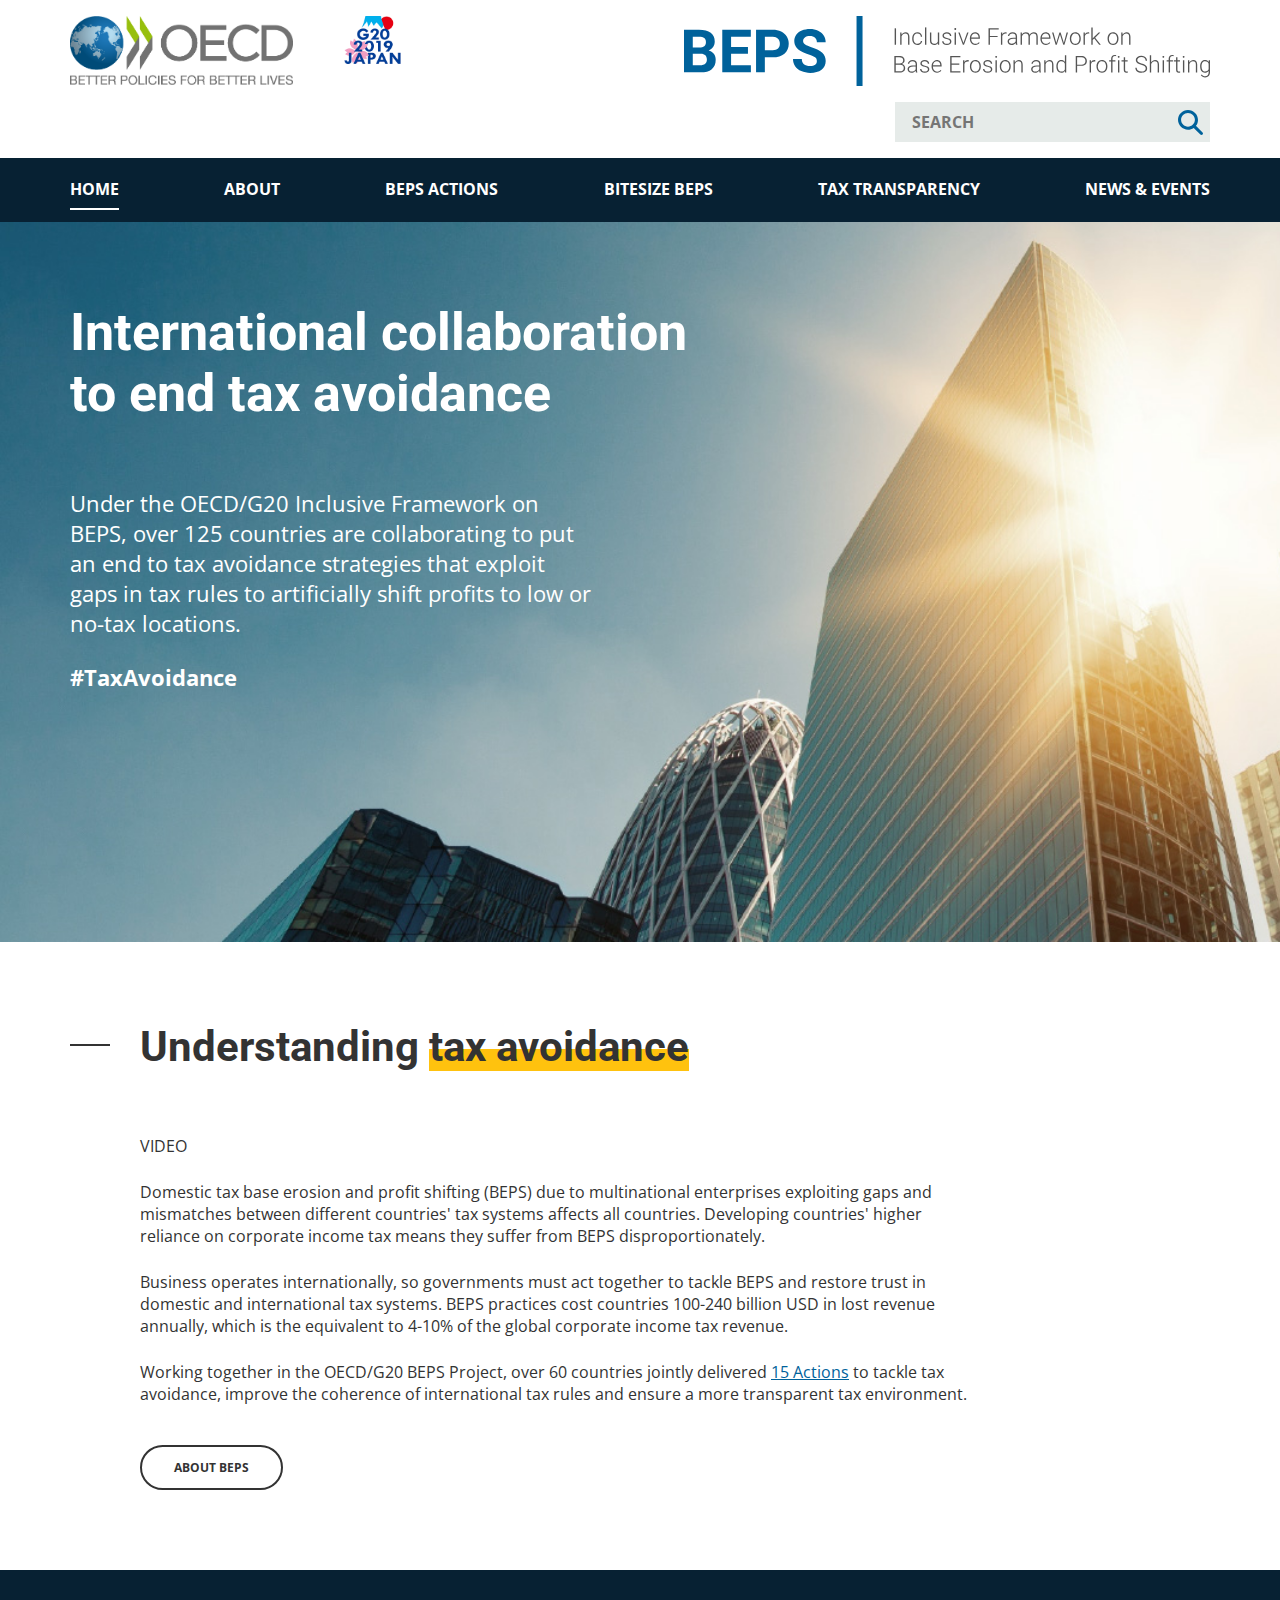
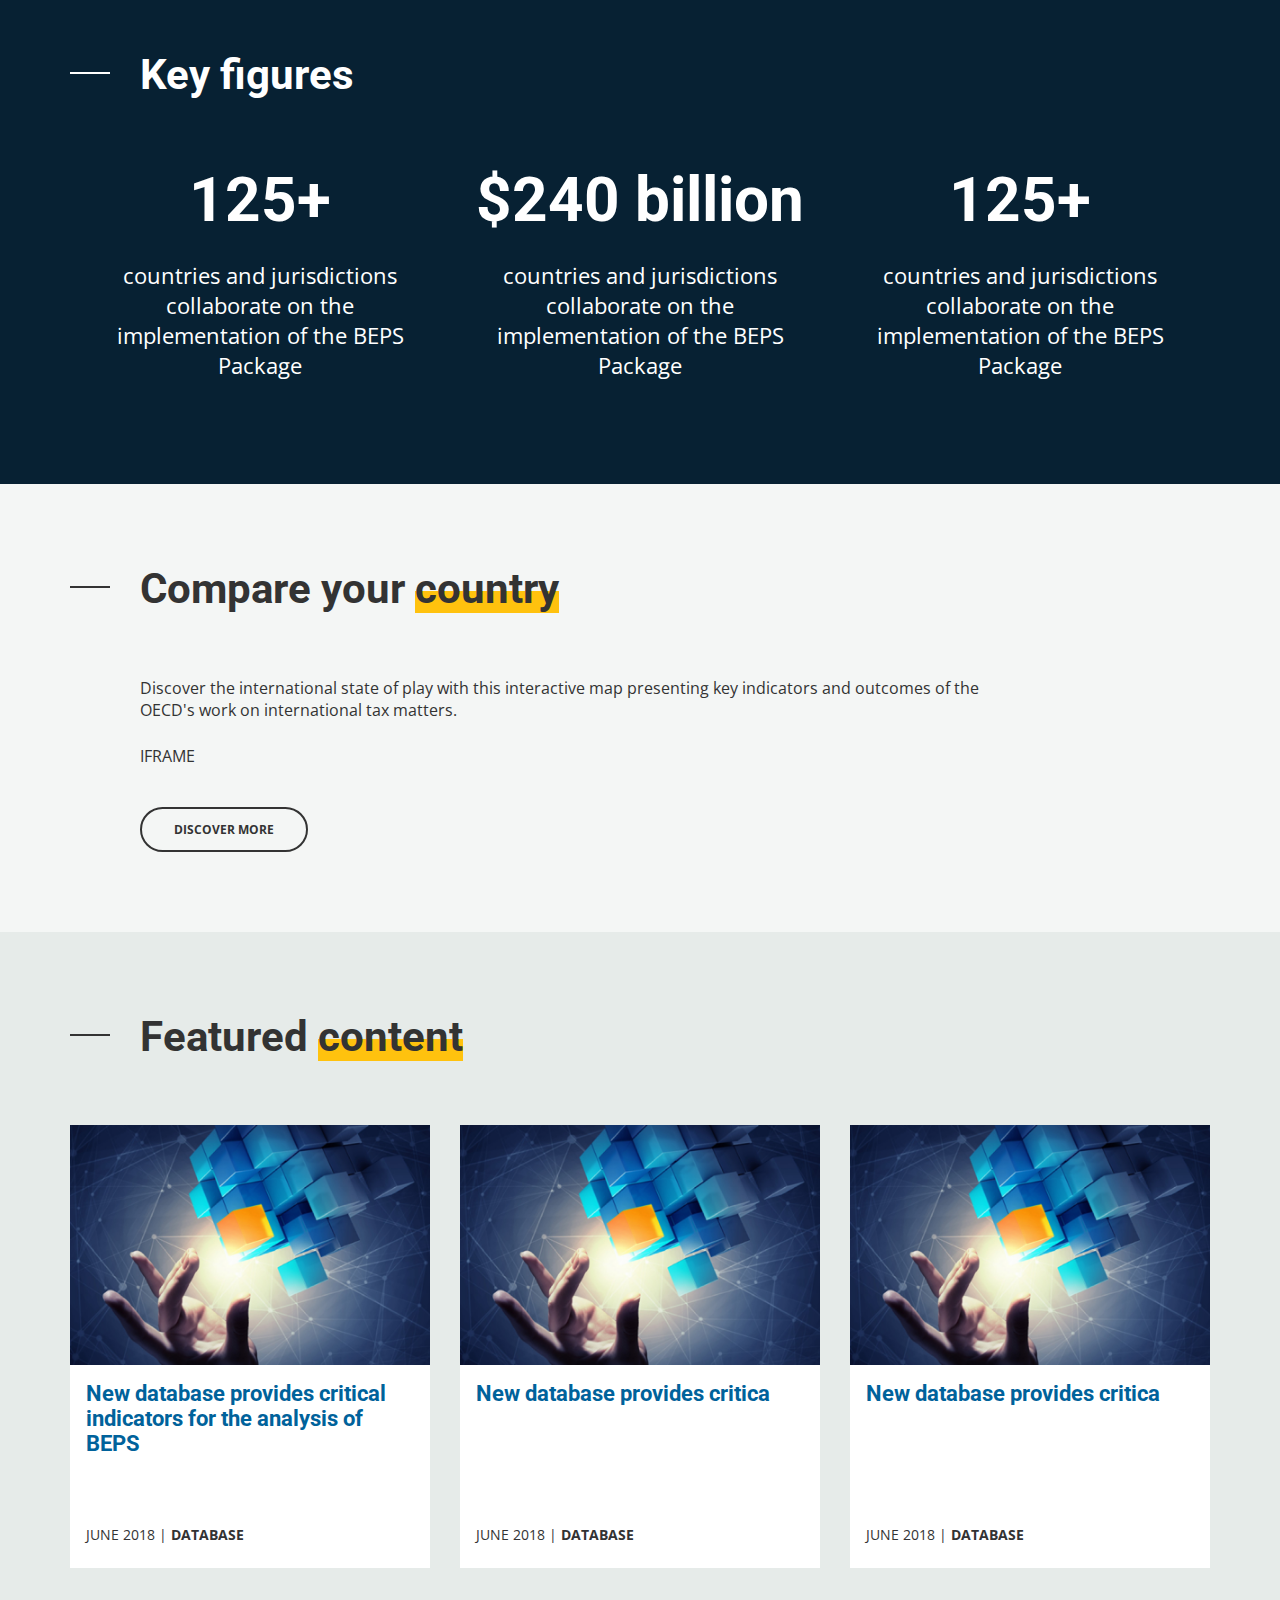
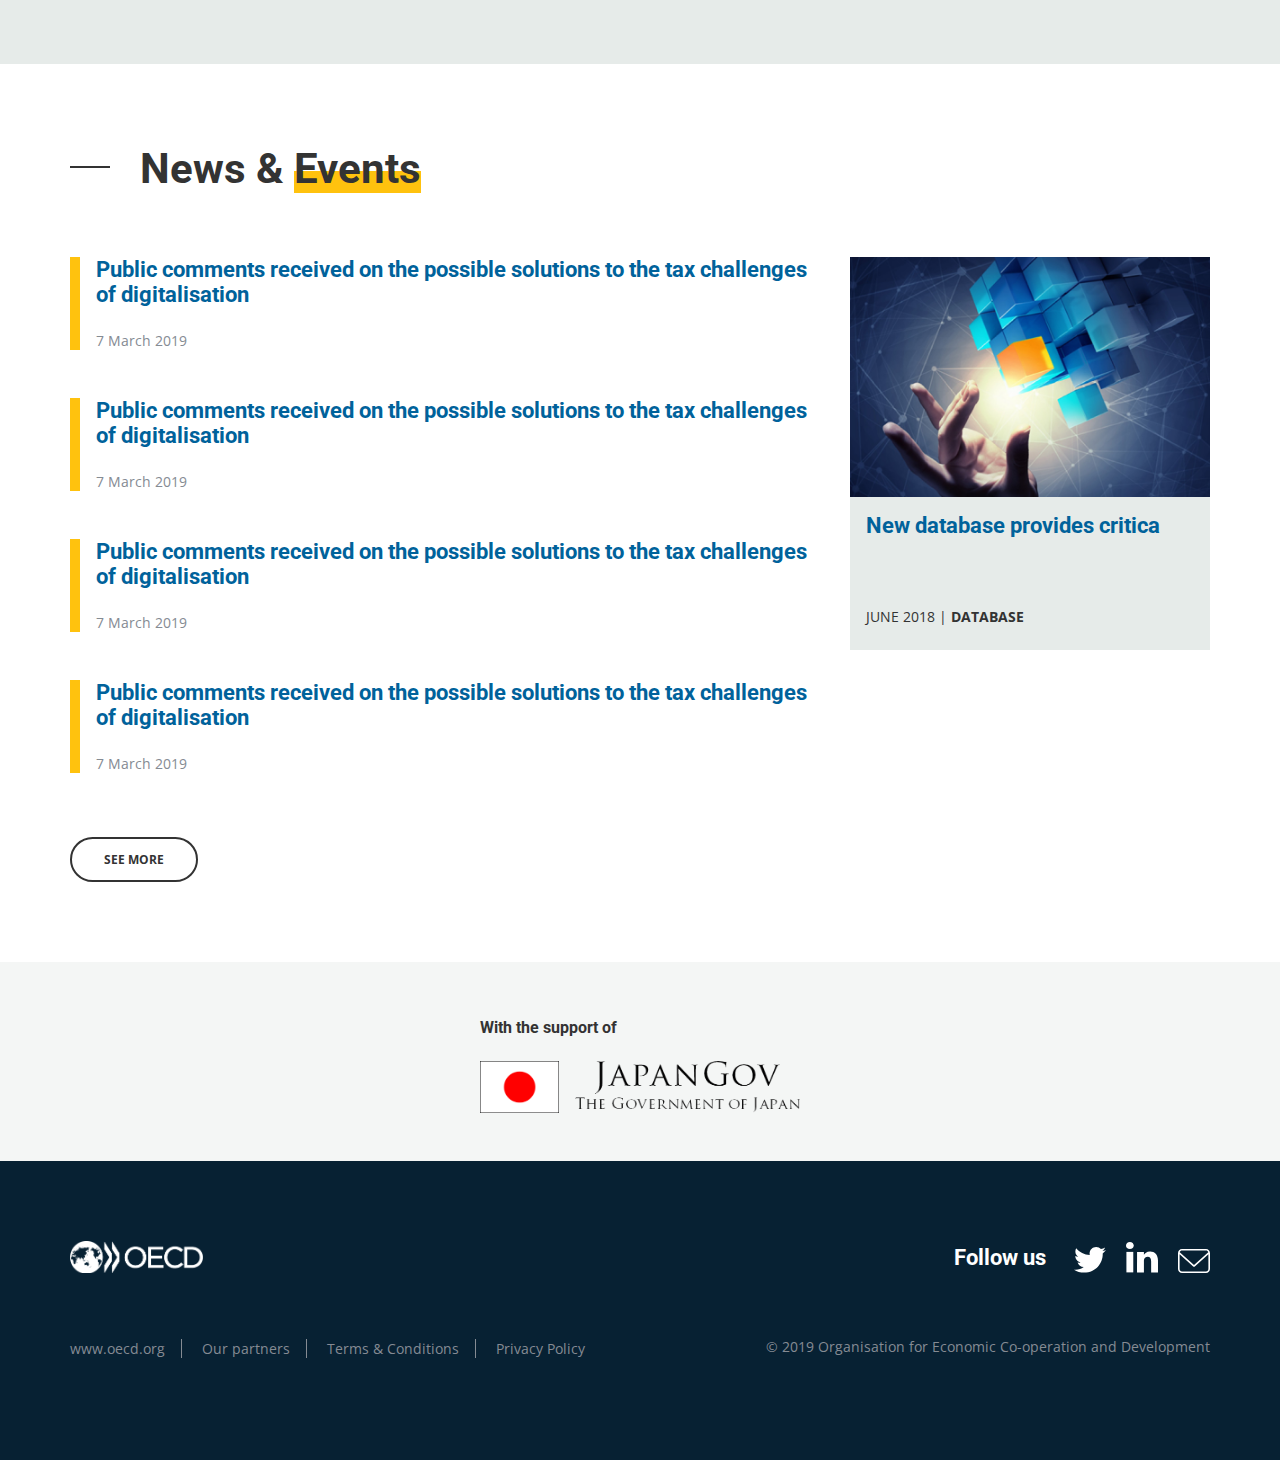
==== index.html @ 0188c409 "First draft BEPS templates" ====
<!DOCTYPE html>
<html>
<head>
<title>BEPS</title>
<meta name="viewport" content="width=device-width, initial-scale=1.0" />
<meta http-equiv="x-ua-compatible" content="ie=edge" />

<link href="https://fonts.googleapis.com/css?family=Open+Sans:400,400i,700,700i|Roboto:400,400i,700,700i" rel="stylesheet">
<link href="css/default.css" media="screen" rel="stylesheet" type="text/css" />

</head>
<body>

<header>
	<div class="container">
		<div class="row">
			<div class="col-sm-6">
				<a href="" class="oecd-logo">OECD logo</a>
				<a href="" class="g20-logo">G20 2019 Japan logo</a>
			</div>
			<div class="col-sm-6">
				<a href="" class="beps-logo">Inclusive Framework on Base Erosion and Profit Shifting (BEPS) logo</a>
				<form>
					<input type="text" placeholder="Search" value="" />
					<input type="submit" value="Search" />
				</form>
			</div>
		</div>
	</div>
	<nav>
		<div class="container">
			<ul>
				<li><a href="" class="selected">Home</a></li>
				<li><a href="">About</a></li>
				<li><a href="">BEPS Actions</a></li>
				<li><a href="">Bitesize BEPS</a></li>
				<li><a href="">Tax Transparency</a></li>
				<li><a href="">News &amp; Events</a></li>
			</ul>
		</div>
	</nav>
</header>
<main>
	<section class="homepage-header no-m" style="background-image: url(images/home-header-temp.jpg);">
		<div class="container">
			<div class="row">
				<div class="col-xs-10 col-sm-6 col-md-7">
					<h1>International collaboration to end tax avoidance</h1>
					<p>Under the OECD/G20 Inclusive Framework on BEPS, over 125 countries are collaborating to put an end to tax avoidance strategies that exploit gaps in tax rules to artificially shift profits to low or no-tax locations.</p>
					<a href="">#TaxAvoidance</a>
				</div>
			</div>
		</div>
	</section>
	<section>
		<div class="container">
			<h1 class="dash"><span></span>Understanding <span>tax avoidance</span></h1>
			<div class="inline-copy">
				VIDEO
				<p>Domestic tax base erosion and profit shifting (BEPS) due to multinational enterprises exploiting gaps and mismatches between different countries' tax systems affects all countries. Developing countries' higher reliance on corporate income tax means they suffer from BEPS disproportionately.</p>
				<p>Business operates internationally, so governments must act together to tackle BEPS and restore trust in domestic and international tax systems. BEPS practices cost countries 100-240 billion USD in lost revenue annually, which is the equivalent to 4-10% of the global corporate income tax revenue.</p>
				<p>Working together in the OECD/G20 BEPS Project, over 60 countries jointly delivered <a href="">15 Actions</a> to tackle tax avoidance, improve the coherence of international tax rules and ensure a more transparent tax environment.</p>
				<a href="" class="button">About BEPS</a>
			</div>
		</div>
	</section>
	<section class="dk-blue no-m tb-pad key-figures">
		<div class="container">
			<h1 class="dash"><span></span>Key figures</h1>
			<div class="row-no-gutters">
				<a href="" class="col-md-4 figure">
					<h2>125+</h2>
					<p>countries and jurisdictions collaborate on the implementation of the BEPS Package</p>
				</a>
				<a href="" class="col-md-4 figure">
					<h2>&dollar;240 billion</h2>
					<p>countries and jurisdictions collaborate on the implementation of the BEPS Package</p>
				</a>
				<a href="" class="col-md-4 figure">
					<h2>125+</h2>
					<p>countries and jurisdictions collaborate on the implementation of the BEPS Package</p>
				</a>
			</div>
		</div>
	</section>
	<section class="lt-grey no-m tb-pad">
		<div class="container">
			<h1 class="dash"><span></span>Compare your <span>country</span></h1>
			<div class="inline-copy">
				<p>Discover the international state of play with this interactive map presenting key indicators and outcomes of the OECD's work on international tax matters.</p>
				<p>IFRAME</p>
				<a href="" class="button">Discover more</a>
			</div>
		</div>
	</section>
	<section class="grey no-m tb-pad">
		<div class="container">
			<h1 class="dash"><span></span>Featured <span>content</span></h1>
			<div class="row display-flex">
				<a href="" class="col-md-4 card">
					<img src="images/temp.jpg" alt="" />
					<div>
						<h2>New database provides critical indicators for the analysis of BEPS</h2>
						<p>JUNE 2018  |  <strong>DATABASE</strong></p>
					</div>
				</a>
				<a href="" class="col-md-4 card">
					<img src="images/temp.jpg" alt="" />
					<div>
						<h2>New database provides critica</h2>
						<p>JUNE 2018  |  <strong>DATABASE</strong></p>
					</div>
				</a>
				<a href="" class="col-md-4 card">
					<img src="images/temp.jpg" alt="" />
					<div>
						<h2>New database provides critica</h2>
						<p>JUNE 2018  |  <strong>DATABASE</strong></p>
					</div>
				</a>
			</div>
		</div>
	</section>
	<section>
		<div class="container">
			<div>
				<h1 class="dash"><span></span>News &amp; <span>Events</span></h1>
				<div class="row">
					<div class="col-md-8">
						<ul class="content-list news">
							<li>
								<h2><a href="">Public comments received on the possible solutions to the tax challenges of digitalisation</a></h2>	
								<p>7 March 2019</p>
							</li>
							<li>
								<h2><a href="">Public comments received on the possible solutions to the tax challenges of digitalisation</a></h2>	
								<p>7 March 2019</p>
							</li>
							<li>
								<h2><a href="">Public comments received on the possible solutions to the tax challenges of digitalisation</a></h2>	
								<p>7 March 2019</p>
							</li>
							<li>
								<h2><a href="">Public comments received on the possible solutions to the tax challenges of digitalisation</a></h2>	
								<p>7 March 2019</p>
							</li>
						</ul>
					</div>
					<a href="" class="col-md-4 card grey">
						<img src="images/temp.jpg" alt="" />
						<div>
							<h2>New database provides critica</h2>
							<p>JUNE 2018  |  <strong>DATABASE</strong></p>
						</div>
					</a>
				</div>
				<a href="" class="button">See more</a>
			</div>
		</div>
	</section>
</main>
<footer>
	<section class="lt-grey tb-pad no-m">
		<div class="container">
			<p>With the support of</p>
			<img src="images/japan-logo.png" alt="JapanGov The Government of Japan" />
		</div>
	</section>
	<section class="dk-blue tb-pad no-m">
		<div class="container">
			<div class="row">
				<div class="col-sm-4">
					<a href="" class="oecd-logo">OECD logo</a>
				</div>
				<div class="col-sm-8">
					<ul>
						<li>Follow us</li>
						<li><a href="" class="twitter">Twitter</a></li>
						<li><a href="" class="linkedin">LinkedIn</a></li>
						<li><a href="" class="email">Email</a></li>
					</ul>
				</div>
			</div>
			<div class="row">
				<div class="col-md-6">
					<ul>
						<li><a href="">www.oecd.org</a></li>
						<li><a href="">Our partners</a></li>
						<li><a href="">Terms &amp; Conditions</a></li>
						<li><a href="">Privacy Policy</a></li>
					</ul>
				</div>
				<div class="col-md-6">
					<p>&copy; 2019 Organisation for Economic Co-operation and Development</p>
				</div>
			</div>
		</div>
	</section>
</footer>

</body>
</html>
---- css/default.css ----
/*!
 * Bootstrap v3.4.1 (https://getbootstrap.com/)
 * Copyright 2011-2019 Twitter, Inc.
 * Licensed under MIT (https://github.com/twbs/bootstrap/blob/master/LICENSE)
 */
/*! normalize.css v3.0.3 | MIT License | github.com/necolas/normalize.css */
html {
  font-family: sans-serif;
  -ms-text-size-adjust: 100%;
  -webkit-text-size-adjust: 100%;
}
body {
  margin: 0;
}
article,
aside,
details,
figcaption,
figure,
footer,
header,
hgroup,
main,
menu,
nav,
section,
summary {
  display: block;
}
audio,
canvas,
progress,
video {
  display: inline-block;
  vertical-align: baseline;
}
audio:not([controls]) {
  display: none;
  height: 0;
}
[hidden],
template {
  display: none;
}
a {
  background-color: transparent;
}
a:active,
a:hover {
  outline: 0;
}
abbr[title] {
  border-bottom: none;
  text-decoration: underline;
  text-decoration: underline dotted;
}
b,
strong {
  font-weight: bold;
}
dfn {
  font-style: italic;
}
h1 {
  font-size: 2em;
  margin: 0.67em 0;
}
mark {
  background: #ff0;
  color: #000;
}
small {
  font-size: 80%;
}
sub,
sup {
  font-size: 75%;
  line-height: 0;
  position: relative;
  vertical-align: baseline;
}
sup {
  top: -0.5em;
}
sub {
  bottom: -0.25em;
}
img {
  border: 0;
}
svg:not(:root) {
  overflow: hidden;
}
figure {
  margin: 1em 40px;
}
hr {
  box-sizing: content-box;
  height: 0;
}
pre {
  overflow: auto;
}
code,
kbd,
pre,
samp {
  font-family: monospace, monospace;
  font-size: 1em;
}
button,
input,
optgroup,
select,
textarea {
  color: inherit;
  font: inherit;
  margin: 0;
}
button {
  overflow: visible;
}
button,
select {
  text-transform: none;
}
button,
html input[type="button"],
input[type="reset"],
input[type="submit"] {
  -webkit-appearance: button;
  cursor: pointer;
}
button[disabled],
html input[disabled] {
  cursor: default;
}
button::-moz-focus-inner,
input::-moz-focus-inner {
  border: 0;
  padding: 0;
}
input {
  line-height: normal;
}
input[type="checkbox"],
input[type="radio"] {
  box-sizing: border-box;
  padding: 0;
}
input[type="number"]::-webkit-inner-spin-button,
input[type="number"]::-webkit-outer-spin-button {
  height: auto;
}
input[type="search"] {
  -webkit-appearance: textfield;
  box-sizing: content-box;
}
input[type="search"]::-webkit-search-cancel-button,
input[type="search"]::-webkit-search-decoration {
  -webkit-appearance: none;
}
fieldset {
  border: 1px solid #c0c0c0;
  margin: 0 2px;
  padding: 0.35em 0.625em 0.75em;
}
legend {
  border: 0;
  padding: 0;
}
textarea {
  overflow: auto;
}
optgroup {
  font-weight: bold;
}
table {
  border-collapse: collapse;
  border-spacing: 0;
}
td,
th {
  padding: 0;
}
.container {
  padding-right: 15px;
  padding-left: 15px;
  margin-right: auto;
  margin-left: auto;
}
@media (min-width: 768px) {
  .container {
    width: 750px;
  }
}
@media (min-width: 992px) {
  .container {
    width: 970px;
  }
}
@media (min-width: 1200px) {
  .container {
    width: 1170px;
  }
}
.container-fluid {
  padding-right: 15px;
  padding-left: 15px;
  margin-right: auto;
  margin-left: auto;
}
.row {
  margin-right: -15px;
  margin-left: -15px;
}
.row-no-gutters {
  margin-right: 0;
  margin-left: 0;
}
.row-no-gutters [class*="col-"] {
  padding-right: 0;
  padding-left: 0;
}
.col-xs-1,
.col-sm-1,
.col-md-1,
.col-lg-1,
.col-xs-2,
.col-sm-2,
.col-md-2,
.col-lg-2,
.col-xs-3,
.col-sm-3,
.col-md-3,
.col-lg-3,
.col-xs-4,
.col-sm-4,
.col-md-4,
.col-lg-4,
.col-xs-5,
.col-sm-5,
.col-md-5,
.col-lg-5,
.col-xs-6,
.col-sm-6,
.col-md-6,
.col-lg-6,
.col-xs-7,
.col-sm-7,
.col-md-7,
.col-lg-7,
.col-xs-8,
.col-sm-8,
.col-md-8,
.col-lg-8,
.col-xs-9,
.col-sm-9,
.col-md-9,
.col-lg-9,
.col-xs-10,
.col-sm-10,
.col-md-10,
.col-lg-10,
.col-xs-11,
.col-sm-11,
.col-md-11,
.col-lg-11,
.col-xs-12,
.col-sm-12,
.col-md-12,
.col-lg-12 {
  position: relative;
  min-height: 1px;
  padding-right: 15px;
  padding-left: 15px;
}
.col-xs-1,
.col-xs-2,
.col-xs-3,
.col-xs-4,
.col-xs-5,
.col-xs-6,
.col-xs-7,
.col-xs-8,
.col-xs-9,
.col-xs-10,
.col-xs-11,
.col-xs-12 {
  float: left;
}
.col-xs-12 {
  width: 100%;
}
.col-xs-11 {
  width: 91.66666667%;
}
.col-xs-10 {
  width: 83.33333333%;
}
.col-xs-9 {
  width: 75%;
}
.col-xs-8 {
  width: 66.66666667%;
}
.col-xs-7 {
  width: 58.33333333%;
}
.col-xs-6 {
  width: 50%;
}
.col-xs-5 {
  width: 41.66666667%;
}
.col-xs-4 {
  width: 33.33333333%;
}
.col-xs-3 {
  width: 25%;
}
.col-xs-2 {
  width: 16.66666667%;
}
.col-xs-1 {
  width: 8.33333333%;
}
.col-xs-pull-12 {
  right: 100%;
}
.col-xs-pull-11 {
  right: 91.66666667%;
}
.col-xs-pull-10 {
  right: 83.33333333%;
}
.col-xs-pull-9 {
  right: 75%;
}
.col-xs-pull-8 {
  right: 66.66666667%;
}
.col-xs-pull-7 {
  right: 58.33333333%;
}
.col-xs-pull-6 {
  right: 50%;
}
.col-xs-pull-5 {
  right: 41.66666667%;
}
.col-xs-pull-4 {
  right: 33.33333333%;
}
.col-xs-pull-3 {
  right: 25%;
}
.col-xs-pull-2 {
  right: 16.66666667%;
}
.col-xs-pull-1 {
  right: 8.33333333%;
}
.col-xs-pull-0 {
  right: auto;
}
.col-xs-push-12 {
  left: 100%;
}
.col-xs-push-11 {
  left: 91.66666667%;
}
.col-xs-push-10 {
  left: 83.33333333%;
}
.col-xs-push-9 {
  left: 75%;
}
.col-xs-push-8 {
  left: 66.66666667%;
}
.col-xs-push-7 {
  left: 58.33333333%;
}
.col-xs-push-6 {
  left: 50%;
}
.col-xs-push-5 {
  left: 41.66666667%;
}
.col-xs-push-4 {
  left: 33.33333333%;
}
.col-xs-push-3 {
  left: 25%;
}
.col-xs-push-2 {
  left: 16.66666667%;
}
.col-xs-push-1 {
  left: 8.33333333%;
}
.col-xs-push-0 {
  left: auto;
}
.col-xs-offset-12 {
  margin-left: 100%;
}
.col-xs-offset-11 {
  margin-left: 91.66666667%;
}
.col-xs-offset-10 {
  margin-left: 83.33333333%;
}
.col-xs-offset-9 {
  margin-left: 75%;
}
.col-xs-offset-8 {
  margin-left: 66.66666667%;
}
.col-xs-offset-7 {
  margin-left: 58.33333333%;
}
.col-xs-offset-6 {
  margin-left: 50%;
}
.col-xs-offset-5 {
  margin-left: 41.66666667%;
}
.col-xs-offset-4 {
  margin-left: 33.33333333%;
}
.col-xs-offset-3 {
  margin-left: 25%;
}
.col-xs-offset-2 {
  margin-left: 16.66666667%;
}
.col-xs-offset-1 {
  margin-left: 8.33333333%;
}
.col-xs-offset-0 {
  margin-left: 0%;
}
@media (min-width: 768px) {
  .col-sm-1,
  .col-sm-2,
  .col-sm-3,
  .col-sm-4,
  .col-sm-5,
  .col-sm-6,
  .col-sm-7,
  .col-sm-8,
  .col-sm-9,
  .col-sm-10,
  .col-sm-11,
  .col-sm-12 {
    float: left;
  }
  .col-sm-12 {
    width: 100%;
  }
  .col-sm-11 {
    width: 91.66666667%;
  }
  .col-sm-10 {
    width: 83.33333333%;
  }
  .col-sm-9 {
    width: 75%;
  }
  .col-sm-8 {
    width: 66.66666667%;
  }
  .col-sm-7 {
    width: 58.33333333%;
  }
  .col-sm-6 {
    width: 50%;
  }
  .col-sm-5 {
    width: 41.66666667%;
  }
  .col-sm-4 {
    width: 33.33333333%;
  }
  .col-sm-3 {
    width: 25%;
  }
  .col-sm-2 {
    width: 16.66666667%;
  }
  .col-sm-1 {
    width: 8.33333333%;
  }
  .col-sm-pull-12 {
    right: 100%;
  }
  .col-sm-pull-11 {
    right: 91.66666667%;
  }
  .col-sm-pull-10 {
    right: 83.33333333%;
  }
  .col-sm-pull-9 {
    right: 75%;
  }
  .col-sm-pull-8 {
    right: 66.66666667%;
  }
  .col-sm-pull-7 {
    right: 58.33333333%;
  }
  .col-sm-pull-6 {
    right: 50%;
  }
  .col-sm-pull-5 {
    right: 41.66666667%;
  }
  .col-sm-pull-4 {
    right: 33.33333333%;
  }
  .col-sm-pull-3 {
    right: 25%;
  }
  .col-sm-pull-2 {
    right: 16.66666667%;
  }
  .col-sm-pull-1 {
    right: 8.33333333%;
  }
  .col-sm-pull-0 {
    right: auto;
  }
  .col-sm-push-12 {
    left: 100%;
  }
  .col-sm-push-11 {
    left: 91.66666667%;
  }
  .col-sm-push-10 {
    left: 83.33333333%;
  }
  .col-sm-push-9 {
    left: 75%;
  }
  .col-sm-push-8 {
    left: 66.66666667%;
  }
  .col-sm-push-7 {
    left: 58.33333333%;
  }
  .col-sm-push-6 {
    left: 50%;
  }
  .col-sm-push-5 {
    left: 41.66666667%;
  }
  .col-sm-push-4 {
    left: 33.33333333%;
  }
  .col-sm-push-3 {
    left: 25%;
  }
  .col-sm-push-2 {
    left: 16.66666667%;
  }
  .col-sm-push-1 {
    left: 8.33333333%;
  }
  .col-sm-push-0 {
    left: auto;
  }
  .col-sm-offset-12 {
    margin-left: 100%;
  }
  .col-sm-offset-11 {
    margin-left: 91.66666667%;
  }
  .col-sm-offset-10 {
    margin-left: 83.33333333%;
  }
  .col-sm-offset-9 {
    margin-left: 75%;
  }
  .col-sm-offset-8 {
    margin-left: 66.66666667%;
  }
  .col-sm-offset-7 {
    margin-left: 58.33333333%;
  }
  .col-sm-offset-6 {
    margin-left: 50%;
  }
  .col-sm-offset-5 {
    margin-left: 41.66666667%;
  }
  .col-sm-offset-4 {
    margin-left: 33.33333333%;
  }
  .col-sm-offset-3 {
    margin-left: 25%;
  }
  .col-sm-offset-2 {
    margin-left: 16.66666667%;
  }
  .col-sm-offset-1 {
    margin-left: 8.33333333%;
  }
  .col-sm-offset-0 {
    margin-left: 0%;
  }
}
@media (min-width: 992px) {
  .col-md-1,
  .col-md-2,
  .col-md-3,
  .col-md-4,
  .col-md-5,
  .col-md-6,
  .col-md-7,
  .col-md-8,
  .col-md-9,
  .col-md-10,
  .col-md-11,
  .col-md-12 {
    float: left;
  }
  .col-md-12 {
    width: 100%;
  }
  .col-md-11 {
    width: 91.66666667%;
  }
  .col-md-10 {
    width: 83.33333333%;
  }
  .col-md-9 {
    width: 75%;
  }
  .col-md-8 {
    width: 66.66666667%;
  }
  .col-md-7 {
    width: 58.33333333%;
  }
  .col-md-6 {
    width: 50%;
  }
  .col-md-5 {
    width: 41.66666667%;
  }
  .col-md-4 {
    width: 33.33333333%;
  }
  .col-md-3 {
    width: 25%;
  }
  .col-md-2 {
    width: 16.66666667%;
  }
  .col-md-1 {
    width: 8.33333333%;
  }
  .col-md-pull-12 {
    right: 100%;
  }
  .col-md-pull-11 {
    right: 91.66666667%;
  }
  .col-md-pull-10 {
    right: 83.33333333%;
  }
  .col-md-pull-9 {
    right: 75%;
  }
  .col-md-pull-8 {
    right: 66.66666667%;
  }
  .col-md-pull-7 {
    right: 58.33333333%;
  }
  .col-md-pull-6 {
    right: 50%;
  }
  .col-md-pull-5 {
    right: 41.66666667%;
  }
  .col-md-pull-4 {
    right: 33.33333333%;
  }
  .col-md-pull-3 {
    right: 25%;
  }
  .col-md-pull-2 {
    right: 16.66666667%;
  }
  .col-md-pull-1 {
    right: 8.33333333%;
  }
  .col-md-pull-0 {
    right: auto;
  }
  .col-md-push-12 {
    left: 100%;
  }
  .col-md-push-11 {
    left: 91.66666667%;
  }
  .col-md-push-10 {
    left: 83.33333333%;
  }
  .col-md-push-9 {
    left: 75%;
  }
  .col-md-push-8 {
    left: 66.66666667%;
  }
  .col-md-push-7 {
    left: 58.33333333%;
  }
  .col-md-push-6 {
    left: 50%;
  }
  .col-md-push-5 {
    left: 41.66666667%;
  }
  .col-md-push-4 {
    left: 33.33333333%;
  }
  .col-md-push-3 {
    left: 25%;
  }
  .col-md-push-2 {
    left: 16.66666667%;
  }
  .col-md-push-1 {
    left: 8.33333333%;
  }
  .col-md-push-0 {
    left: auto;
  }
  .col-md-offset-12 {
    margin-left: 100%;
  }
  .col-md-offset-11 {
    margin-left: 91.66666667%;
  }
  .col-md-offset-10 {
    margin-left: 83.33333333%;
  }
  .col-md-offset-9 {
    margin-left: 75%;
  }
  .col-md-offset-8 {
    margin-left: 66.66666667%;
  }
  .col-md-offset-7 {
    margin-left: 58.33333333%;
  }
  .col-md-offset-6 {
    margin-left: 50%;
  }
  .col-md-offset-5 {
    margin-left: 41.66666667%;
  }
  .col-md-offset-4 {
    margin-left: 33.33333333%;
  }
  .col-md-offset-3 {
    margin-left: 25%;
  }
  .col-md-offset-2 {
    margin-left: 16.66666667%;
  }
  .col-md-offset-1 {
    margin-left: 8.33333333%;
  }
  .col-md-offset-0 {
    margin-left: 0%;
  }
}
@media (min-width: 1200px) {
  .col-lg-1,
  .col-lg-2,
  .col-lg-3,
  .col-lg-4,
  .col-lg-5,
  .col-lg-6,
  .col-lg-7,
  .col-lg-8,
  .col-lg-9,
  .col-lg-10,
  .col-lg-11,
  .col-lg-12 {
    float: left;
  }
  .col-lg-12 {
    width: 100%;
  }
  .col-lg-11 {
    width: 91.66666667%;
  }
  .col-lg-10 {
    width: 83.33333333%;
  }
  .col-lg-9 {
    width: 75%;
  }
  .col-lg-8 {
    width: 66.66666667%;
  }
  .col-lg-7 {
    width: 58.33333333%;
  }
  .col-lg-6 {
    width: 50%;
  }
  .col-lg-5 {
    width: 41.66666667%;
  }
  .col-lg-4 {
    width: 33.33333333%;
  }
  .col-lg-3 {
    width: 25%;
  }
  .col-lg-2 {
    width: 16.66666667%;
  }
  .col-lg-1 {
    width: 8.33333333%;
  }
  .col-lg-pull-12 {
    right: 100%;
  }
  .col-lg-pull-11 {
    right: 91.66666667%;
  }
  .col-lg-pull-10 {
    right: 83.33333333%;
  }
  .col-lg-pull-9 {
    right: 75%;
  }
  .col-lg-pull-8 {
    right: 66.66666667%;
  }
  .col-lg-pull-7 {
    right: 58.33333333%;
  }
  .col-lg-pull-6 {
    right: 50%;
  }
  .col-lg-pull-5 {
    right: 41.66666667%;
  }
  .col-lg-pull-4 {
    right: 33.33333333%;
  }
  .col-lg-pull-3 {
    right: 25%;
  }
  .col-lg-pull-2 {
    right: 16.66666667%;
  }
  .col-lg-pull-1 {
    right: 8.33333333%;
  }
  .col-lg-pull-0 {
    right: auto;
  }
  .col-lg-push-12 {
    left: 100%;
  }
  .col-lg-push-11 {
    left: 91.66666667%;
  }
  .col-lg-push-10 {
    left: 83.33333333%;
  }
  .col-lg-push-9 {
    left: 75%;
  }
  .col-lg-push-8 {
    left: 66.66666667%;
  }
  .col-lg-push-7 {
    left: 58.33333333%;
  }
  .col-lg-push-6 {
    left: 50%;
  }
  .col-lg-push-5 {
    left: 41.66666667%;
  }
  .col-lg-push-4 {
    left: 33.33333333%;
  }
  .col-lg-push-3 {
    left: 25%;
  }
  .col-lg-push-2 {
    left: 16.66666667%;
  }
  .col-lg-push-1 {
    left: 8.33333333%;
  }
  .col-lg-push-0 {
    left: auto;
  }
  .col-lg-offset-12 {
    margin-left: 100%;
  }
  .col-lg-offset-11 {
    margin-left: 91.66666667%;
  }
  .col-lg-offset-10 {
    margin-left: 83.33333333%;
  }
  .col-lg-offset-9 {
    margin-left: 75%;
  }
  .col-lg-offset-8 {
    margin-left: 66.66666667%;
  }
  .col-lg-offset-7 {
    margin-left: 58.33333333%;
  }
  .col-lg-offset-6 {
    margin-left: 50%;
  }
  .col-lg-offset-5 {
    margin-left: 41.66666667%;
  }
  .col-lg-offset-4 {
    margin-left: 33.33333333%;
  }
  .col-lg-offset-3 {
    margin-left: 25%;
  }
  .col-lg-offset-2 {
    margin-left: 16.66666667%;
  }
  .col-lg-offset-1 {
    margin-left: 8.33333333%;
  }
  .col-lg-offset-0 {
    margin-left: 0%;
  }
}
.clearfix:before,
.clearfix:after,
.container:before,
.container:after,
.container-fluid:before,
.container-fluid:after,
.row:before,
.row:after {
  display: table;
  content: " ";
}
.clearfix:after,
.container:after,
.container-fluid:after,
.row:after {
  clear: both;
}
.center-block {
  display: block;
  margin-right: auto;
  margin-left: auto;
}
.pull-right {
  float: right !important;
}
.pull-left {
  float: left !important;
}
.hide {
  display: none !important;
}
.show {
  display: block !important;
}
.invisible {
  visibility: hidden;
}
.text-hide {
  font: 0/0 a;
  color: transparent;
  text-shadow: none;
  background-color: transparent;
  border: 0;
}
.hidden {
  display: none !important;
}
.affix {
  position: fixed;
}
@-ms-viewport {
  width: device-width;
}
.visible-xs,
.visible-sm,
.visible-md,
.visible-lg {
  display: none !important;
}
.visible-xs-block,
.visible-xs-inline,
.visible-xs-inline-block,
.visible-sm-block,
.visible-sm-inline,
.visible-sm-inline-block,
.visible-md-block,
.visible-md-inline,
.visible-md-inline-block,
.visible-lg-block,
.visible-lg-inline,
.visible-lg-inline-block {
  display: none !important;
}
@media (max-width: 767px) {
  .visible-xs {
    display: block !important;
  }
  table.visible-xs {
    display: table !important;
  }
  tr.visible-xs {
    display: table-row !important;
  }
  th.visible-xs,
  td.visible-xs {
    display: table-cell !important;
  }
}
@media (max-width: 767px) {
  .visible-xs-block {
    display: block !important;
  }
}
@media (max-width: 767px) {
  .visible-xs-inline {
    display: inline !important;
  }
}
@media (max-width: 767px) {
  .visible-xs-inline-block {
    display: inline-block !important;
  }
}
@media (min-width: 768px) and (max-width: 991px) {
  .visible-sm {
    display: block !important;
  }
  table.visible-sm {
    display: table !important;
  }
  tr.visible-sm {
    display: table-row !important;
  }
  th.visible-sm,
  td.visible-sm {
    display: table-cell !important;
  }
}
@media (min-width: 768px) and (max-width: 991px) {
  .visible-sm-block {
    display: block !important;
  }
}
@media (min-width: 768px) and (max-width: 991px) {
  .visible-sm-inline {
    display: inline !important;
  }
}
@media (min-width: 768px) and (max-width: 991px) {
  .visible-sm-inline-block {
    display: inline-block !important;
  }
}
@media (min-width: 992px) and (max-width: 1199px) {
  .visible-md {
    display: block !important;
  }
  table.visible-md {
    display: table !important;
  }
  tr.visible-md {
    display: table-row !important;
  }
  th.visible-md,
  td.visible-md {
    display: table-cell !important;
  }
}
@media (min-width: 992px) and (max-width: 1199px) {
  .visible-md-block {
    display: block !important;
  }
}
@media (min-width: 992px) and (max-width: 1199px) {
  .visible-md-inline {
    display: inline !important;
  }
}
@media (min-width: 992px) and (max-width: 1199px) {
  .visible-md-inline-block {
    display: inline-block !important;
  }
}
@media (min-width: 1200px) {
  .visible-lg {
    display: block !important;
  }
  table.visible-lg {
    display: table !important;
  }
  tr.visible-lg {
    display: table-row !important;
  }
  th.visible-lg,
  td.visible-lg {
    display: table-cell !important;
  }
}
@media (min-width: 1200px) {
  .visible-lg-block {
    display: block !important;
  }
}
@media (min-width: 1200px) {
  .visible-lg-inline {
    display: inline !important;
  }
}
@media (min-width: 1200px) {
  .visible-lg-inline-block {
    display: inline-block !important;
  }
}
@media (max-width: 767px) {
  .hidden-xs {
    display: none !important;
  }
}
@media (min-width: 768px) and (max-width: 991px) {
  .hidden-sm {
    display: none !important;
  }
}
@media (min-width: 992px) and (max-width: 1199px) {
  .hidden-md {
    display: none !important;
  }
}
@media (min-width: 1200px) {
  .hidden-lg {
    display: none !important;
  }
}
.visible-print {
  display: none !important;
}
@media print {
  .visible-print {
    display: block !important;
  }
  table.visible-print {
    display: table !important;
  }
  tr.visible-print {
    display: table-row !important;
  }
  th.visible-print,
  td.visible-print {
    display: table-cell !important;
  }
}
.visible-print-block {
  display: none !important;
}
@media print {
  .visible-print-block {
    display: block !important;
  }
}
.visible-print-inline {
  display: none !important;
}
@media print {
  .visible-print-inline {
    display: inline !important;
  }
}
.visible-print-inline-block {
  display: none !important;
}
@media print {
  .visible-print-inline-block {
    display: inline-block !important;
  }
}
@media print {
  .hidden-print {
    display: none !important;
  }
}
/*!
 * Begin custom styls for OECD BEPS
 */
* {
  -webkit-box-sizing: border-box;
  -moz-box-sizing: border-box;
  box-sizing: border-box;
}
*:before,
*:after {
  -webkit-box-sizing: border-box;
  -moz-box-sizing: border-box;
  box-sizing: border-box;
}
img {
  max-width: 100%;
  height: auto;
  display: block;
}
.container {
  max-width: 32rem;
}
@media (min-width: 768px) {
  .container {
    max-width: 100%;
  }
}
@media (min-width: 1360px) {
  .container {
    width: 85rem;
  }
}
.inline-copy img {
  width: 100%;
  margin-top: 2rem;
}
@media (min-width: 1200px) {
  .inline-copy img {
    margin-top: 3rem;
  }
}
@media (min-width: 992px) {
  .inline-copy {
    padding-left: 70px;
  }
}
@media (min-width: 1200px) {
  .inline-copy {
    width: 80%;
  }
}
article header {
  background-color: #E6EBE9;
  padding: 2rem 0;
}
article header img {
  width: 100%;
  margin-top: 2rem;
}
@media (min-width: 992px) {
  article header {
    padding: 3rem 0;
  }
  article header h1 {
    font-size: 3.25rem;
  }
}
@media (min-width: 1200px) {
  article header {
    padding: 5rem 0;
  }
  article header p,
  article header img {
    width: 80%;
  }
  article header img {
    margin-top: 3rem;
  }
}
section {
  margin: 2rem 0;
}
@media (min-width: 992px) {
  section {
    margin: 3rem 0;
  }
}
@media (min-width: 1200px) {
  section {
    margin: 5rem 0;
  }
}
section.no-m {
  margin: 0;
}
section.tb-pad {
  padding: 2rem 0;
}
@media (min-width: 992px) {
  section.tb-pad {
    padding: 3rem 0;
  }
}
@media (min-width: 1200px) {
  section.tb-pad {
    padding: 5rem 0;
  }
}
section.dk-blue {
  background: #072133;
  color: #FFF;
}
section.dk-blue a {
  color: #FFF;
}
section.dk-blue .dash span:first-child {
  background: #FFF;
}
section.lt-grey {
  background: #f4f6f5;
}
section.grey {
  background: #E6EBE9;
}
section.overflow {
  position: relative;
}
section.overflow img {
  margin-bottom: 2rem;
  margin-top: 0;
}
@media (min-width: 768px) {
  section.overflow img {
    width: 50%;
    float: right;
    margin-left: 2rem;
  }
}
@media (min-width: 992px) {
  section.overflow img {
    width: 50%;
    float: right;
    margin-left: 4rem;
  }
}
.expander h2 {
  margin-top: 2rem;
  border-top: 2px solid #E6EBE9;
  padding-top: 1rem;
}
@media (min-width: 992px) {
  .expander h2 {
    margin-top: 3rem;
  }
}
.expander h2 a {
  text-decoration: none;
  display: block;
  position: relative;
  padding-right: 50px;
}
@media (min-width: 992px) {
  .expander h2 a {
    padding-right: 0;
    padding-left: 70px;
  }
}
.expander h2 a span {
  display: block;
  width: 30px;
  height: 2px;
  background: #00629B;
  position: absolute;
  top: 18px;
  right: 0;
  display: none;
}
.expander h2 a span:last-child {
  width: 2px;
  height: 30px;
  top: 4px;
  right: 14px;
  display: none;
}
@media (min-width: 992px) {
  .expander h2 a span {
    right: auto;
    left: 10px;
    display: block;
  }
  .expander h2 a span:last-child {
    right: auto;
    left: 24px;
  }
}
.row.display-flex,
.row-no-gutters.display-flex {
  display: flex;
  flex-wrap: wrap;
}
.row.display-flex > [class*='col-'],
.row-no-gutters.display-flex > [class*='col-'] {
  display: flex;
  flex-direction: column;
}
.figure {
  display: block;
}
.figure h2 {
  font-size: 3.25rem;
}
@media (min-width: 992px) {
  .figure {
    text-align: center;
  }
  .figure p {
    width: 90%;
    margin-left: auto;
    margin-right: auto;
  }
}
@media (min-width: 1200px) {
  .figure {
    text-align: center;
  }
  .figure h2 {
    font-size: 3.875rem;
  }
  .figure p {
    font-size: 1.375rem;
    width: 85%;
  }
}
.card {
  display: block;
  margin-bottom: 1rem;
}
.card div {
  background: #FFF;
  padding: 1rem;
  height: 100%;
  padding-bottom: 6rem;
  position: relative;
}
.card div h2 {
  font-size: 1.375rem;
}
.card div p {
  color: #333;
  font-size: 0.85rem;
  position: absolute;
  bottom: 0;
}
.card div p span {
  display: block;
  width: 40px;
  height: 4px;
  background: #FFC20E;
  margin-bottom: 1.5rem;
}
.card.grey div {
  background: #E6EBE9;
}
.card:focus div,
.card:hover div {
  background: #d8e0dd;
}
.action {
  display: block;
  margin-bottom: 1rem;
}
@media (min-width: 768px) {
  .action {
    margin-bottom: 2rem;
  }
}
@media (min-width: 992px) {
  .action {
    min-height: 26.5rem;
  }
}
.action > div {
  background: #28C0C2;
  height: 100%;
  position: relative;
}
.action > div > div {
  padding: 1.5rem 1.5rem 0.5rem;
}
@media (min-width: 992px) {
  .action > div > div {
    position: absolute;
    bottom: 0;
    left: 0;
  }
}
.action > div > div em {
  display: inline-block;
  text-transform: uppercase;
  background: #072133;
  font-size: 0.85rem;
  padding: 0.25rem 0.5rem;
  position: relative;
  height: 28px;
  margin-bottom: 0.5rem;
  float: left;
  clear: both;
}
.action > div > div em span {
  width: 0;
  height: 0;
  border-top: 28px solid #072133;
  border-right: 10px solid transparent;
  position: absolute;
  top: 0;
  right: -10px;
}
.action > div > div h2 {
  clear: both;
  padding-top: 0.5rem;
}
.action > div > div h2 span {
  font-size: 1rem;
  font-weight: 400;
  display: block;
}
.action > div > div p:last-child {
  font-weight: 700;
  text-transform: uppercase;
  text-align: right;
}
.action:link,
.action:active,
.action:visited {
  color: #FFF;
}
body {
  font-family: 'Open Sans', Arial, sans-serif;
  font-size: 1rem;
  color: #333;
}
h1,
h2,
h3,
h4,
h5 {
  font-family: Roboto, Arial, sans-serif;
  font-weight: 700;
  margin: 0 0 1rem 0;
}
h1 {
  font-size: 2.25rem;
  margin: 0 0 2rem 0;
}
h1 span {
  background-image: linear-gradient(transparent 55%, #FFC20E 45%);
}
@media (min-width: 992px) {
  h1 {
    margin: 0 0 3rem 0;
    font-size: 2.6rem;
  }
  h1.dash {
    position: relative;
    padding-left: 70px;
  }
  h1.dash span:first-child {
    display: block;
    position: absolute;
    top: 22px;
    left: 0;
    background: #333;
    height: 2px;
    width: 40px;
  }
}
@media (min-width: 1200px) {
  h1 {
    margin: 0 0 4rem 0;
  }
}
h2 {
  font-size: 2rem;
}
h3,
h4 {
  font-size: 1.375rem;
}
h4 {
  font-weight: 400;
}
p {
  margin: 1rem 0;
}
@media (min-width: 992px) {
  p {
    margin: 1.5rem 0;
  }
}
strong {
  font-weight: 700;
}
a:link,
a:active,
a:visited {
  text-decoration: underline;
  color: #00629B;
}
a:link.button,
a:active.button,
a:visited.button {
  display: inline-block;
  font-weight: 700;
  border: 2px solid #333;
  color: #333;
  text-transform: uppercase;
  font-size: 0.75rem;
  text-decoration: none;
  border-radius: 2.5rem;
  padding: 0.75rem 2rem;
  margin: 1rem 0 0;
}
a:link[class*='col-'],
a:active[class*='col-'],
a:visited[class*='col-'] {
  text-decoration: none;
}
a:focus,
a:hover {
  text-decoration: none;
}
a:focus.button,
a:hover.button {
  background: #FFC20E;
}
form input {
  background: #E6EBE9;
  border: 1px solid #E6EBE9;
  padding: 0.5rem 1rem;
}
form input[type=submit] {
  color: #00629B;
}
header .row {
  padding: 0.5rem 0;
}
header .row div:first-child {
  display: flex;
  justify-content: space-between;
}
@media (min-width: 768px) {
  header .row div:first-child {
    display: inline-block;
  }
}
header .row a {
  display: inline-block;
  height: 2rem;
  background-size: auto 100%;
  background-position: top left;
  background-repeat: no-repeat;
  text-indent: -2000rem;
  margin: 0.5rem 0;
}
header .row a.oecd-logo {
  background-image: url(../images/oecd-logo-mb.png);
  width: 8.3rem;
}
header .row a.g20-logo {
  background-image: url(../images/g20-japan-logo.png);
  background-position: top right;
  width: 4.2rem;
  height: 3rem;
  margin-bottom: 0;
}
header .row a.beps-logo {
  background-image: url(../images/beps-logo.svg);
  width: 19rem;
  height: 2.5rem;
}
@media (min-width: 768px) {
  header .row a.oecd-logo {
    margin-right: 1rem;
  }
  header .row a.beps-logo {
    float: right;
    background-position: top right;
  }
}
@media (min-width: 992px) {
  header .row a {
    height: 3.25rem;
  }
  header .row a.oecd-logo {
    background-image: url(../images/oecd-logo.png);
    width: 11.3rem;
  }
  header .row a.g20-logo {
    width: 4.2rem;
  }
  header .row a.beps-logo {
    width: 26.5rem;
    height: 3.5rem;
  }
}
@media (min-width: 1200px) {
  header .row a {
    height: 4.3rem;
  }
  header .row a.oecd-logo {
    width: 14.2rem;
  }
  header .row a.g20-logo {
    width: 5.25rem;
  }
  header .row a.beps-logo {
    width: 33rem;
    height: 4.375rem;
  }
}
header .row form {
  padding: 0.5rem 0;
}
@media (min-width: 768px) {
  header .row form {
    width: 18.75rem;
    float: right;
  }
}
@media (min-width: 992px) {
  header .row form {
    width: 15.75rem;
  }
}
@media (min-width: 1200px) {
  header .row form {
    width: 19.7rem;
  }
}
header .row form input {
  display: block;
  text-transform: uppercase;
  font-weight: 700;
}
header .row form input[type=text] {
  width: 100%;
  padding-right: 40px;
}
header .row form input[type=submit] {
  background-size: 25px 25px;
  background-position: center;
  background-repeat: no-repeat;
  background-image: url(../images/search-icon.svg);
  text-indent: -2000rem;
  width: 40px;
  float: right;
  margin-top: -40px;
}
header nav {
  background: #072133;
  color: #FFF;
}
header nav ul {
  list-style: none;
  margin: 0;
  padding: 0;
  padding: 0.5rem 0 0.75rem;
  font-weight: 700;
  text-transform: uppercase;
}
@media (min-width: 992px) {
  header nav ul {
    display: flex;
    justify-content: space-between;
    padding: 0.75rem 0;
  }
}
header nav ul a:link,
header nav ul a:active,
header nav ul a:visited {
  text-decoration: none;
  color: #FFF;
  display: inline-block;
  padding: 0.5rem 0;
  border-bottom: 2px solid #072133;
}
header nav ul a:focus,
header nav ul a:hover,
header nav ul a.selected {
  text-decoration: none;
  border-bottom: 2px solid #FFF;
}
footer section.lt-grey p {
  font-family: Roboto, Arial, sans-serif;
  font-weight: 700;
  max-width: 15rem;
  margin-left: auto;
  margin-right: auto;
}
footer section.lt-grey img {
  margin: 1rem auto;
  max-width: 15rem;
}
@media (min-width: 992px) {
  footer section.lt-grey {
    padding: 2rem 0;
  }
  footer section.lt-grey p {
    max-width: 20rem;
  }
  footer section.lt-grey img {
    max-width: 20rem;
  }
}
footer section.dk-blue ul {
  list-style: none;
  margin: 0;
  padding: 0;
}
footer section.dk-blue .row:first-child a {
  display: inline-block;
  height: 2rem;
  background-size: 100% auto;
  background-position: top left;
  background-repeat: no-repeat;
  text-indent: -2000rem;
}
footer section.dk-blue .row:first-child a.oecd-logo {
  background-image: url(../images/oecd-logo-white.png);
  width: 8.3rem;
}
footer section.dk-blue .row:first-child [class*='col-'] {
  padding-bottom: 4rem;
}
footer section.dk-blue .row:first-child [class*='col-'] ul {
  display: flex;
  justify-content: flex-start;
}
@media (min-width: 768px) {
  footer section.dk-blue .row:first-child [class*='col-'] ul {
    justify-content: flex-end;
  }
}
footer section.dk-blue .row:first-child [class*='col-'] ul li {
  font-family: Roboto, Arial, sans-serif;
  font-weight: 700;
  font-size: 1.375rem;
  align-self: center;
  padding-left: 1.25rem;
}
footer section.dk-blue .row:first-child [class*='col-'] ul li:first-child {
  padding-left: 0;
  padding-right: 0.5rem;
}
footer section.dk-blue .row:first-child [class*='col-'] ul li a {
  width: 2rem;
  height: 2rem;
  background-position: center bottom;
}
footer section.dk-blue .row:first-child [class*='col-'] ul li a.twitter {
  background-image: url(../images/twitter.svg);
}
footer section.dk-blue .row:first-child [class*='col-'] ul li a.linkedin {
  background-image: url(../images/linkedin.svg);
}
footer section.dk-blue .row:first-child [class*='col-'] ul li a.email {
  background-image: url(../images/email.svg);
}
footer section.dk-blue .row:last-child [class*='col-'] ul li {
  color: #858b93;
  font-size: 0.85rem;
}
footer section.dk-blue .row:last-child [class*='col-'] ul li a:link,
footer section.dk-blue .row:last-child [class*='col-'] ul li a:active,
footer section.dk-blue .row:last-child [class*='col-'] ul li a:visited {
  color: #858b93;
  text-decoration: none;
}
footer section.dk-blue .row:last-child [class*='col-'] ul li a:focus,
footer section.dk-blue .row:last-child [class*='col-'] ul li a:hover {
  text-decoration: underline;
}
@media (min-width: 768px) {
  footer section.dk-blue .row:last-child [class*='col-'] ul li {
    display: inline;
    padding: 0 1rem;
    border-right: 1px solid #858b93;
  }
  footer section.dk-blue .row:last-child [class*='col-'] ul li:first-child {
    padding-left: 0;
  }
  footer section.dk-blue .row:last-child [class*='col-'] ul li:last-child {
    border-right: 0;
  }
}
footer section.dk-blue .row:last-child [class*='col-'] p {
  color: #858b93;
  font-size: 0.85rem;
}
@media (min-width: 992px) {
  footer section.dk-blue .row:last-child [class*='col-'] p {
    text-align: right;
    margin-top: 0;
  }
}
.homepage-header {
  background-size: cover;
  background-position: bottom left;
  min-height: 25rem;
  padding: 2rem 0;
  color: #FFF;
}
.homepage-header a {
  color: #FFF;
  font-weight: bold;
  text-decoration: none;
}
@media (min-width: 768px) {
  .homepage-header {
    min-height: 30rem;
  }
}
@media (min-width: 992px) {
  .homepage-header {
    min-height: 35rem;
    padding: 3rem 0;
  }
  .homepage-header h1 {
    font-size: 3.25rem;
  }
  .homepage-header p,
  .homepage-header a {
    font-size: 1.375rem;
    width: 90%;
  }
}
@media (min-width: 1200px) {
  .homepage-header {
    min-height: 45rem;
    padding: 5rem 0;
  }
  .homepage-header p,
  .homepage-header a {
    width: 80%;
  }
}
ul.content-list {
  list-style: none;
  margin: 0;
  padding: 0;
}
ul.content-list li {
  margin-bottom: 2rem;
}
@media (min-width: 992px) {
  ul.content-list li {
    margin-bottom: 3rem;
  }
}
ul.content-list li a {
  text-decoration: none;
}
ul.content-list li h2 {
  font-size: 1.375rem;
}
ul.content-list.news li {
  border-left: 10px solid #FFC20E;
  padding-left: 1rem;
}
ul.content-list.news li p {
  color: #858b93;
  font-size: 0.85rem;
}
ul.content-list.news li:focus,
ul.content-list.news li:hover {
  border-left: 10px solid #00629B;
}
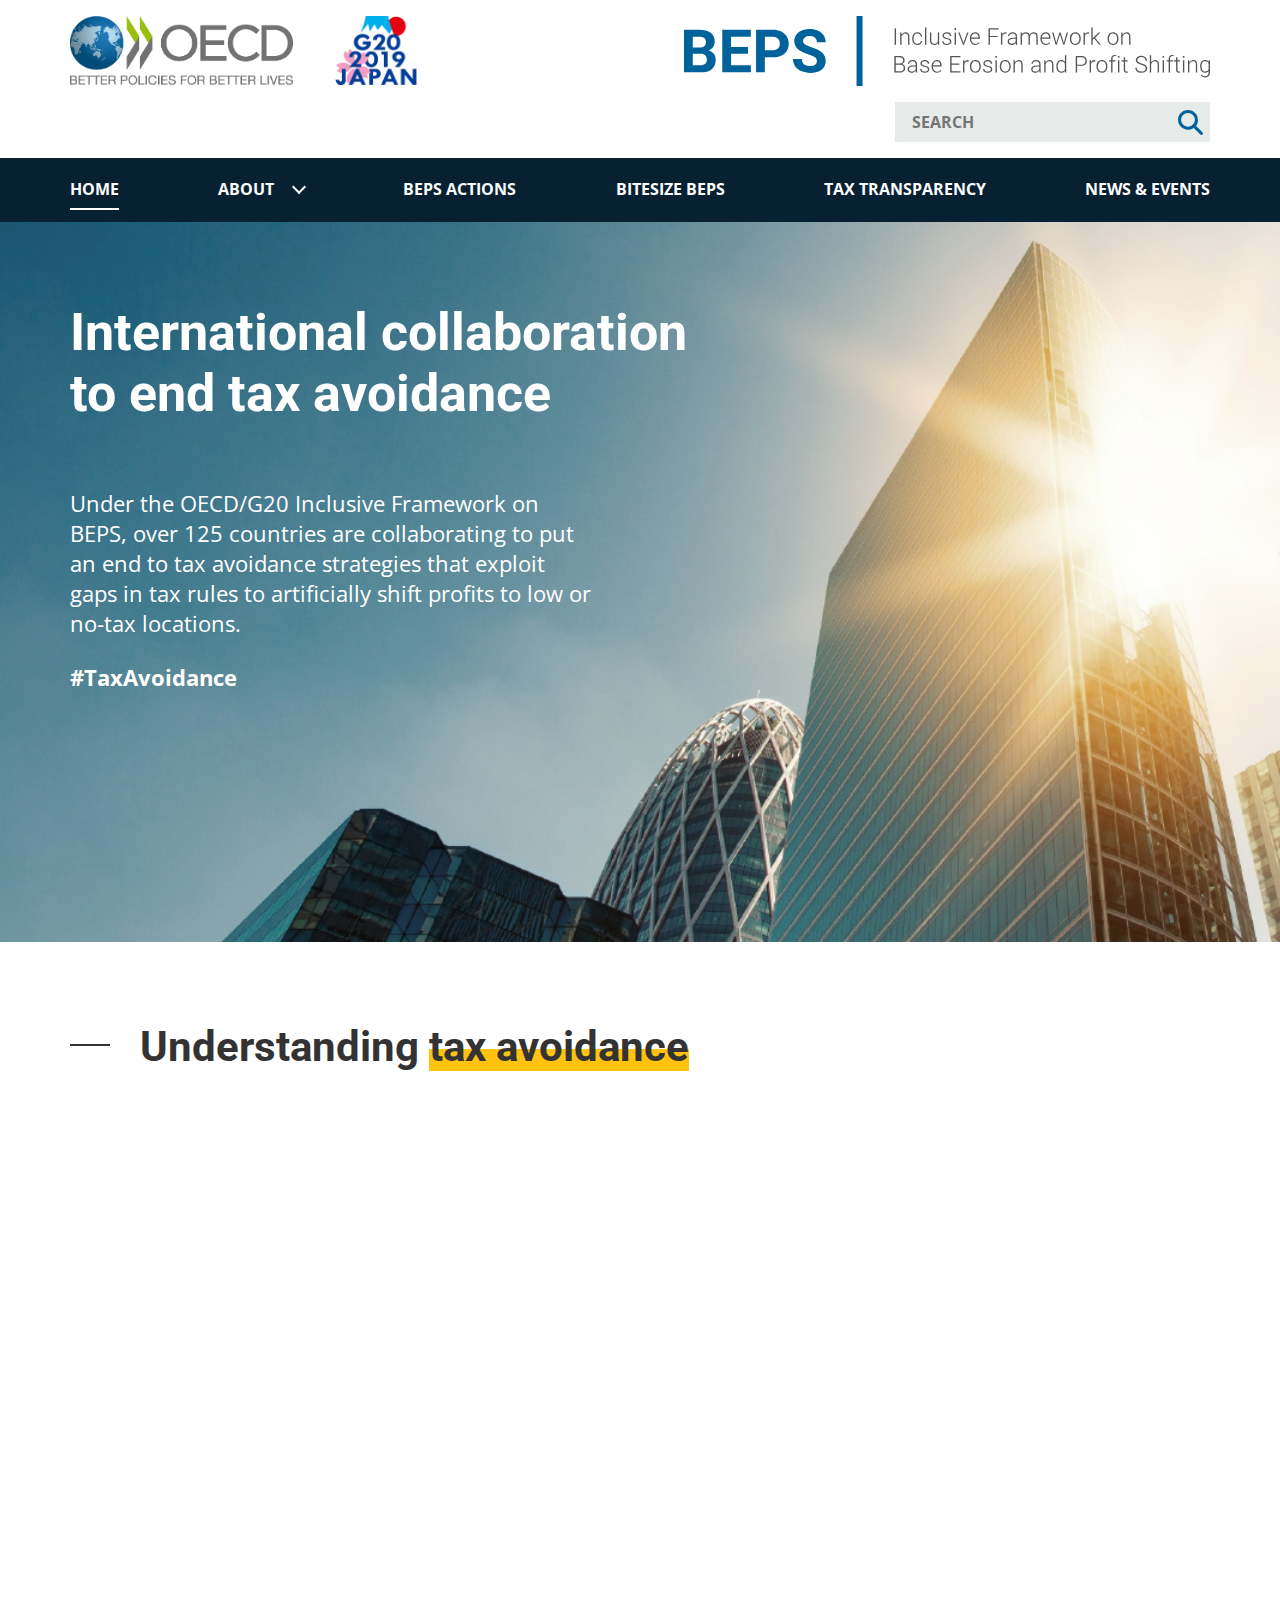
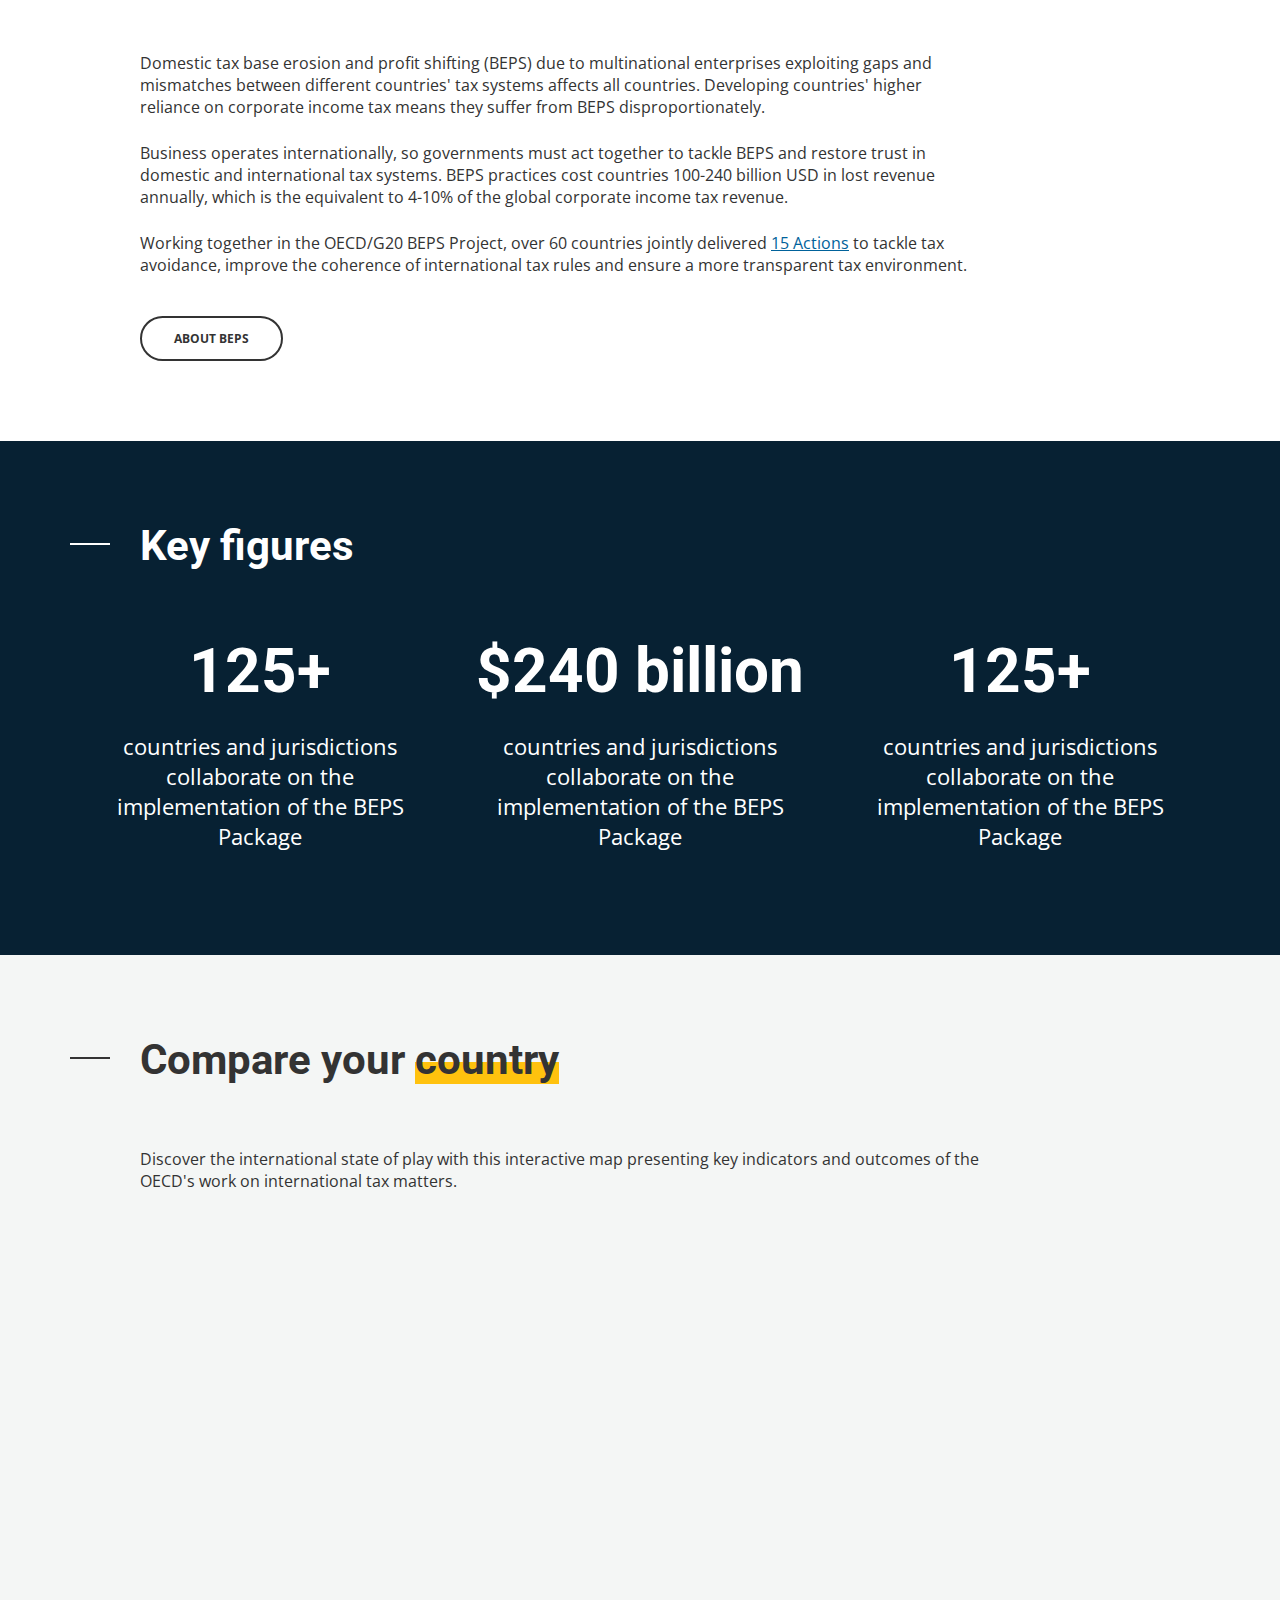
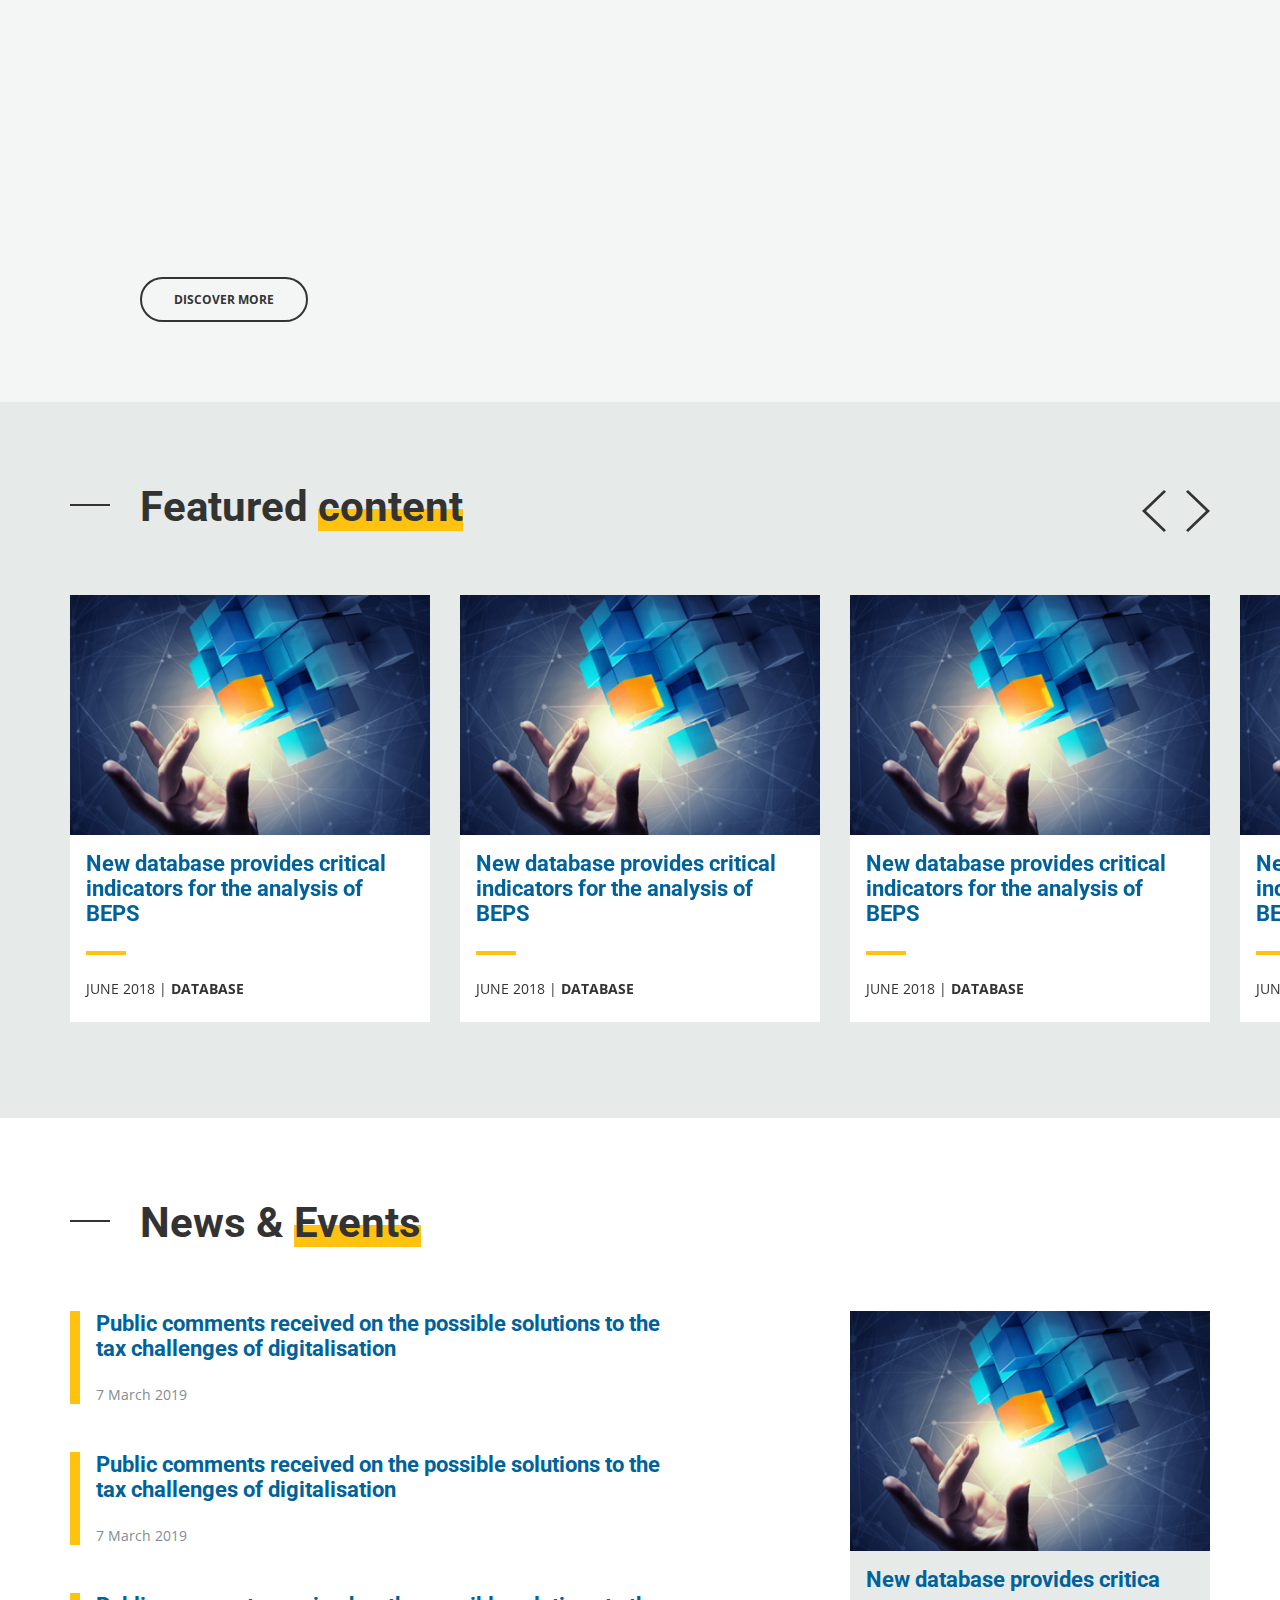
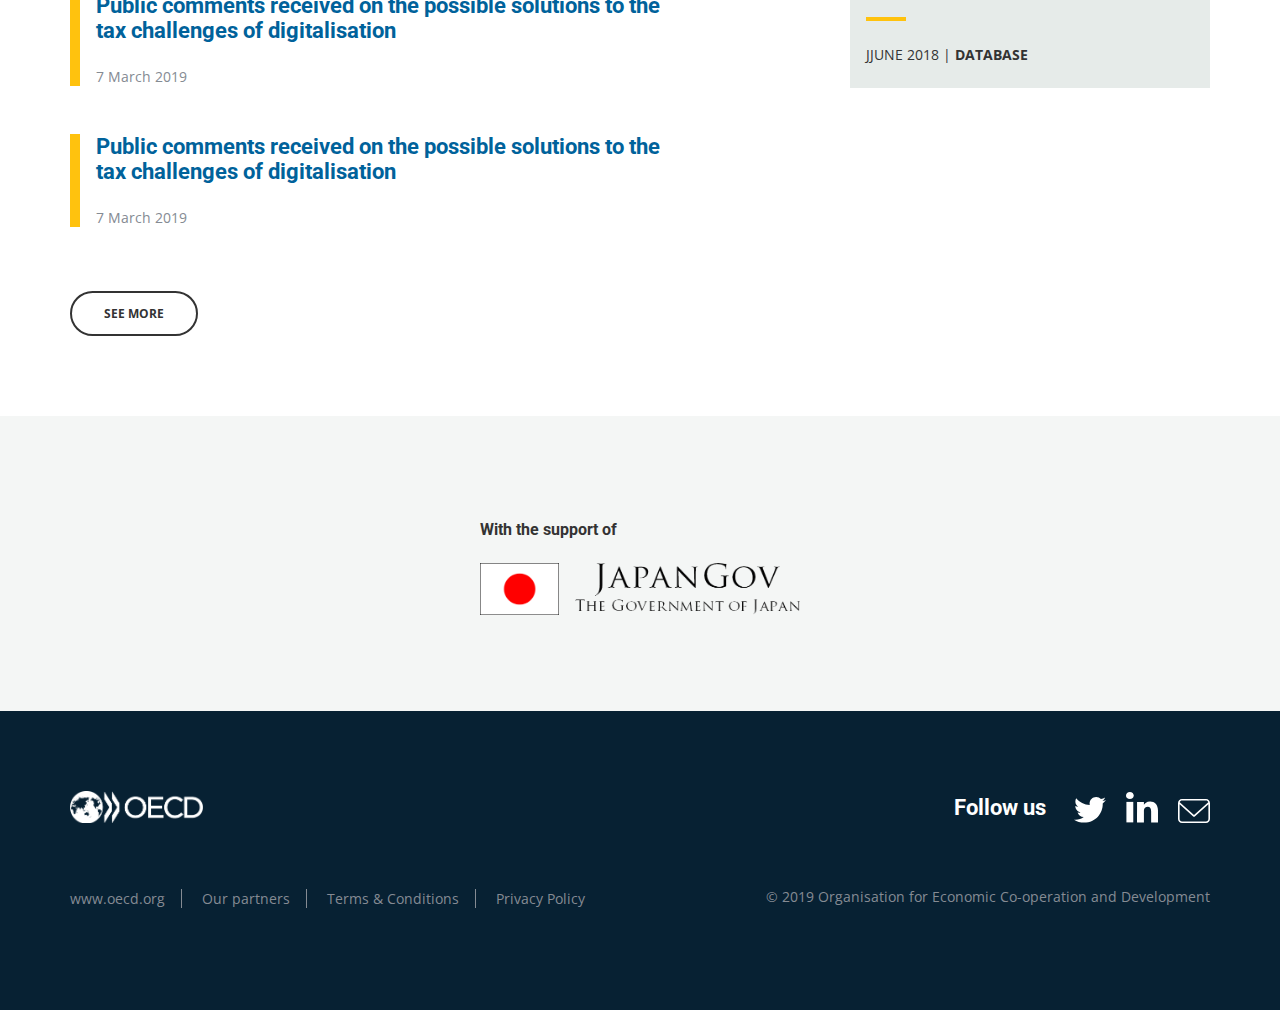
==== commit 59c68464: "Updated HTML" ====
--- a/index.html
+++ b/index.html
@@ -1,5 +1,5 @@
 <!DOCTYPE html>
-<html>
+<html lang="en">
 <head>
 <title>BEPS</title>
 <meta name="viewport" content="width=device-width, initial-scale=1.0" />
@@ -7,6 +7,10 @@
 
 <link href="https://fonts.googleapis.com/css?family=Open+Sans:400,400i,700,700i|Roboto:400,400i,700,700i" rel="stylesheet">
 <link href="css/default.css" media="screen" rel="stylesheet" type="text/css" />
+
+<script type="text/javascript" src="js/jquery-3.4.1.min.js"></script>
+<script type="text/javascript" src="js/slick.min.js"></script>
+<script type="text/javascript" src="js/general.js"></script>
 
 </head>
 <body>
@@ -27,11 +31,20 @@
 			</div>
 		</div>
 	</div>
-	<nav>
-		<div class="container">
+	<nav aria-label="Main navigation">
+		<div class="container">
+			<a href="" class="open-menu" aria-haspopup="true" aria-expanded="false">Show and hide the menu</a>
 			<ul>
 				<li><a href="" class="selected">Home</a></li>
-				<li><a href="">About</a></li>
+				<li>
+					<a href="" class="sub-menu" aria-haspopup="true" aria-expanded="false">About <span></span></a>
+					<ul>
+						<li><a href="">Mission and impact</a></li>
+						<li><a href="">How the BEPS Project works</a></li>
+						<li><a href="">Tools for implementation</a></li>
+						<li><a href="">History of the G20 &amp; BEPS</a></li>
+					</ul>
+				</li>
 				<li><a href="">BEPS Actions</a></li>
 				<li><a href="">Bitesize BEPS</a></li>
 				<li><a href="">Tax Transparency</a></li>
@@ -54,9 +67,9 @@
 	</section>
 	<section>
 		<div class="container">
-			<h1 class="dash"><span></span>Understanding <span>tax avoidance</span></h1>
+			<h2 class="dash"><span></span>Understanding <span>tax avoidance</span></h2>
 			<div class="inline-copy">
-				VIDEO
+				<iframe width="560" height="315" src="https://www.youtube.com/embed/imjo9-YP_wM" frameborder="0" allow="accelerometer; autoplay; encrypted-media; gyroscope; picture-in-picture" allowfullscreen></iframe>
 				<p>Domestic tax base erosion and profit shifting (BEPS) due to multinational enterprises exploiting gaps and mismatches between different countries' tax systems affects all countries. Developing countries' higher reliance on corporate income tax means they suffer from BEPS disproportionately.</p>
 				<p>Business operates internationally, so governments must act together to tackle BEPS and restore trust in domestic and international tax systems. BEPS practices cost countries 100-240 billion USD in lost revenue annually, which is the equivalent to 4-10% of the global corporate income tax revenue.</p>
 				<p>Working together in the OECD/G20 BEPS Project, over 60 countries jointly delivered <a href="">15 Actions</a> to tackle tax avoidance, improve the coherence of international tax rules and ensure a more transparent tax environment.</p>
@@ -66,18 +79,18 @@
 	</section>
 	<section class="dk-blue no-m tb-pad key-figures">
 		<div class="container">
-			<h1 class="dash"><span></span>Key figures</h1>
+			<h2 class="dash"><span></span>Key figures</h2>
 			<div class="row-no-gutters">
 				<a href="" class="col-md-4 figure">
-					<h2>125+</h2>
+					<h3>125+</h3>
 					<p>countries and jurisdictions collaborate on the implementation of the BEPS Package</p>
 				</a>
 				<a href="" class="col-md-4 figure">
-					<h2>&dollar;240 billion</h2>
+					<h3>&dollar;240 billion</h3>
 					<p>countries and jurisdictions collaborate on the implementation of the BEPS Package</p>
 				</a>
 				<a href="" class="col-md-4 figure">
-					<h2>125+</h2>
+					<h3>125+</h3>
 					<p>countries and jurisdictions collaborate on the implementation of the BEPS Package</p>
 				</a>
 			</div>
@@ -85,63 +98,100 @@
 	</section>
 	<section class="lt-grey no-m tb-pad">
 		<div class="container">
-			<h1 class="dash"><span></span>Compare your <span>country</span></h1>
+			<h2 class="dash"><span></span>Compare your <span>country</span></h2>
 			<div class="inline-copy">
 				<p>Discover the international state of play with this interactive map presenting key indicators and outcomes of the OECD's work on international tax matters.</p>
-				<p>IFRAME</p>
+				<iframe class="compare-your-country" title="Compare Your Country" src="https://www.compareyourcountry.org/tax-cooperation?cr=oecd&lg=en&page=0"></iframe>
 				<a href="" class="button">Discover more</a>
 			</div>
 		</div>
 	</section>
 	<section class="grey no-m tb-pad">
 		<div class="container">
-			<h1 class="dash"><span></span>Featured <span>content</span></h1>
-			<div class="row display-flex">
-				<a href="" class="col-md-4 card">
-					<img src="images/temp.jpg" alt="" />
-					<div>
-						<h2>New database provides critical indicators for the analysis of BEPS</h2>
-						<p>JUNE 2018  |  <strong>DATABASE</strong></p>
-					</div>
-				</a>
-				<a href="" class="col-md-4 card">
-					<img src="images/temp.jpg" alt="" />
-					<div>
-						<h2>New database provides critica</h2>
-						<p>JUNE 2018  |  <strong>DATABASE</strong></p>
-					</div>
-				</a>
-				<a href="" class="col-md-4 card">
-					<img src="images/temp.jpg" alt="" />
-					<div>
-						<h2>New database provides critica</h2>
-						<p>JUNE 2018  |  <strong>DATABASE</strong></p>
-					</div>
-				</a>
+			<h2 class="dash"><span></span>Featured <span>content</span></h2>
+			<button class="carousel-next" aria-label="Next carousel item" type="button">Next</button>
+			<button class="carousel-prev" aria-label="Previous carousel item" type="button">Previous</button>
+		</div>
+		<div class="carousel-container">
+			<div class="carousel">
+				<div class="card">
+					<a href="">
+						<img src="images/temp.jpg" alt="" />
+						<div>
+							<h3>New database provides critical indicators for the analysis of BEPS</h3>
+							<p><span></span>JUNE 2018  |  <strong>DATABASE</strong></p>
+						</div>
+					</a>
+				</div>
+				<div class="card">
+					<a href="">
+						<img src="images/temp.jpg" alt="" />
+						<div>
+							<h3>New database provides critical indicators for the analysis of BEPS</h3>
+							<p><span></span>JUNE 2018  |  <strong>DATABASE</strong></p>
+						</div>
+					</a>
+				</div>
+				<div class="card">
+					<a href="">
+						<img src="images/temp.jpg" alt="" />
+						<div>
+							<h3>New database provides critical indicators for the analysis of BEPS</h3>
+							<p><span></span>JUNE 2018  |  <strong>DATABASE</strong></p>
+						</div>
+					</a>
+				</div>
+				<div class="card">
+					<a href="">
+						<img src="images/temp.jpg" alt="" />
+						<div>
+							<h3>New database provides critical indicators for the analysis of BEPS</h3>
+							<p><span></span>JUNE 2018  |  <strong>DATABASE</strong></p>
+						</div>
+					</a>
+				</div>
+				<div class="card">
+					<a href="">
+						<img src="images/temp.jpg" alt="" />
+						<div>
+							<h3>New database provides critical indicators for the analysis of BEPS</h3>
+							<p><span></span>JUNE 2018  |  <strong>DATABASE</strong></p>
+						</div>
+					</a>
+				</div>
+				<div class="card">
+					<a href="">
+						<img src="images/temp.jpg" alt="" />
+						<div>
+							<h3>New database provides critical indicators for the analysis of BEPS</h3>
+							<p><span></span>JUNE 2018  |  <strong>DATABASE</strong></p>
+						</div>
+					</a>
+				</div>
 			</div>
 		</div>
 	</section>
 	<section>
 		<div class="container">
 			<div>
-				<h1 class="dash"><span></span>News &amp; <span>Events</span></h1>
+				<h2 class="dash"><span></span>News &amp; <span>Events</span></h2>
 				<div class="row">
 					<div class="col-md-8">
-						<ul class="content-list news">
-							<li>
-								<h2><a href="">Public comments received on the possible solutions to the tax challenges of digitalisation</a></h2>	
-								<p>7 March 2019</p>
-							</li>
-							<li>
-								<h2><a href="">Public comments received on the possible solutions to the tax challenges of digitalisation</a></h2>	
-								<p>7 March 2019</p>
-							</li>
-							<li>
-								<h2><a href="">Public comments received on the possible solutions to the tax challenges of digitalisation</a></h2>	
-								<p>7 March 2019</p>
-							</li>
-							<li>
-								<h2><a href="">Public comments received on the possible solutions to the tax challenges of digitalisation</a></h2>	
+						<ul class="content-list news snippet">
+							<li>
+								<h3><a href="">Public comments received on the possible solutions to the tax challenges of digitalisation</a></h2>	
+								<p>7 March 2019</p>
+							</li>
+							<li>
+								<h3><a href="">Public comments received on the possible solutions to the tax challenges of digitalisation</a></h2>	
+								<p>7 March 2019</p>
+							</li>
+							<li>
+								<h3><a href="">Public comments received on the possible solutions to the tax challenges of digitalisation</a></h2>	
+								<p>7 March 2019</p>
+							</li>
+							<li>
+								<h3><a href="">Public comments received on the possible solutions to the tax challenges of digitalisation</a></h2>	
 								<p>7 March 2019</p>
 							</li>
 						</ul>
@@ -149,8 +199,8 @@
 					<a href="" class="col-md-4 card grey">
 						<img src="images/temp.jpg" alt="" />
 						<div>
-							<h2>New database provides critica</h2>
-							<p>JUNE 2018  |  <strong>DATABASE</strong></p>
+							<h3>New database provides critica</h3>
+							<p><span></span>JJUNE 2018  |  <strong>DATABASE</strong></p>
 						</div>
 					</a>
 				</div>
@@ -160,13 +210,13 @@
 	</section>
 </main>
 <footer>
-	<section class="lt-grey tb-pad no-m">
+	<div class="section lt-grey tb-pad no-m">
 		<div class="container">
 			<p>With the support of</p>
 			<img src="images/japan-logo.png" alt="JapanGov The Government of Japan" />
 		</div>
-	</section>
-	<section class="dk-blue tb-pad no-m">
+	</div>
+	<div class="section dk-blue tb-pad no-m">
 		<div class="container">
 			<div class="row">
 				<div class="col-sm-4">
@@ -195,8 +245,10 @@
 				</div>
 			</div>
 		</div>
-	</section>
+	</div>
 </footer>
+
+<div class="media-test"></div>
 
 </body>
 </html>--- a/css/default.css
+++ b/css/default.css
@@ -1210,8 +1210,116 @@
   }
 }
 /*!
+ * Slick carousel styles
+ */
+/* Slider */
+.slick-slider {
+  position: relative;
+  display: block;
+  box-sizing: border-box;
+  -webkit-touch-callout: none;
+  -webkit-user-select: none;
+  -khtml-user-select: none;
+  -moz-user-select: none;
+  -ms-user-select: none;
+  user-select: none;
+  -ms-touch-action: pan-y;
+  touch-action: pan-y;
+  -webkit-tap-highlight-color: transparent;
+}
+.slick-list {
+  position: relative;
+  overflow: hidden;
+  display: block;
+  margin: 0;
+  padding: 0;
+}
+.slick-list:focus {
+  outline: none;
+}
+.slick-list.dragging {
+  cursor: pointer;
+  cursor: hand;
+}
+.slick-slider .slick-track,
+.slick-slider .slick-list {
+  -webkit-transform: translate3d(0, 0, 0);
+  -moz-transform: translate3d(0, 0, 0);
+  -ms-transform: translate3d(0, 0, 0);
+  -o-transform: translate3d(0, 0, 0);
+  transform: translate3d(0, 0, 0);
+}
+.slick-track {
+  position: relative;
+  left: 0;
+  top: 0;
+  display: block;
+  margin-left: auto;
+  margin-right: auto;
+}
+.slick-track:before,
+.slick-track:after {
+  content: "";
+  display: table;
+}
+.slick-track:after {
+  clear: both;
+}
+.slick-loading .slick-track {
+  visibility: hidden;
+}
+.slick-slide {
+  float: left;
+  height: 100%;
+  min-height: 1px;
+  display: none;
+}
+[dir="rtl"] .slick-slide {
+  float: right;
+}
+.slick-slide img {
+  display: block;
+}
+.slick-slide.slick-loading img {
+  display: none;
+}
+.slick-slide.dragging img {
+  pointer-events: none;
+}
+.slick-initialized .slick-slide {
+  display: block;
+}
+.slick-loading .slick-slide {
+  visibility: hidden;
+}
+.slick-vertical .slick-slide {
+  display: block;
+  height: auto;
+  border: 1px solid transparent;
+}
+.slick-arrow.slick-hidden {
+  display: none;
+}
+/*!
  * Begin custom styls for OECD BEPS
  */
+.news,
+.card,
+.min-standard {
+  --fullcolor: #FFC20E;
+}
+.horizontal {
+  --fullcolor: #6A1B9A;
+}
+.coherance {
+  --fullcolor: #F47920;
+}
+.substance {
+  --fullcolor: #28C0C2;
+}
+.transparency {
+  --fullcolor: #66BC6A;
+}
 * {
   -webkit-box-sizing: border-box;
   -moz-box-sizing: border-box;
@@ -1223,13 +1331,55 @@
   -moz-box-sizing: border-box;
   box-sizing: border-box;
 }
+.media-test {
+  width: 100px;
+}
+@media (min-width: 992px) {
+  .media-test {
+    width: 200px;
+  }
+}
 img {
   max-width: 100%;
   height: auto;
   display: block;
 }
+iframe {
+  width: 100%;
+  height: 17rem;
+  border: 0;
+}
+@media (min-width: 768px) {
+  iframe {
+    height: 25.5rem;
+  }
+}
+@media (min-width: 992px) {
+  iframe {
+    height: 33.5rem;
+  }
+}
+@media (min-width: 1200px) {
+  iframe {
+    height: 40.5rem;
+  }
+}
+@media (min-width: 1360px) {
+  iframe {
+    height: 47rem;
+  }
+}
+iframe.compare-your-country {
+  height: 32rem;
+}
+@media (min-width: 1200px) {
+  iframe.compare-your-country {
+    height: 40rem !important;
+  }
+}
 .container {
   max-width: 32rem;
+  position: relative;
 }
 @media (min-width: 768px) {
   .container {
@@ -1243,11 +1393,21 @@
 }
 .inline-copy img {
   width: 100%;
-  margin-top: 2rem;
+  margin: 2rem 0;
 }
 @media (min-width: 1200px) {
   .inline-copy img {
-    margin-top: 3rem;
+    margin: 3rem 0;
+  }
+}
+@media (min-width: 992px) {
+  .inline-copy iframe {
+    height: 30.5rem;
+  }
+}
+@media (min-width: 1360px) {
+  .inline-copy iframe {
+    height: 35rem;
   }
 }
 @media (min-width: 992px) {
@@ -1264,6 +1424,10 @@
   background-color: #E6EBE9;
   padding: 2rem 0;
 }
+article header h1 span {
+  background: transparent;
+  font-weight: 400;
+}
 article header img {
   width: 100%;
   margin-top: 2rem;
@@ -1272,136 +1436,138 @@
   article header {
     padding: 3rem 0;
   }
-  article header h1 {
-    font-size: 3.25rem;
-  }
 }
 @media (min-width: 1200px) {
   article header {
     padding: 5rem 0;
   }
-  article header p,
-  article header img {
+  article header p {
     width: 80%;
   }
   article header img {
     margin-top: 3rem;
   }
 }
-section {
+section,
+.section {
   margin: 2rem 0;
 }
 @media (min-width: 992px) {
-  section {
+  section,
+  .section {
     margin: 3rem 0;
   }
 }
 @media (min-width: 1200px) {
-  section {
+  section,
+  .section {
     margin: 5rem 0;
   }
 }
-section.no-m {
+section.no-m,
+.section.no-m {
   margin: 0;
 }
-section.tb-pad {
+section.tb-pad,
+.section.tb-pad {
   padding: 2rem 0;
 }
 @media (min-width: 992px) {
-  section.tb-pad {
+  section.tb-pad,
+  .section.tb-pad {
     padding: 3rem 0;
   }
 }
 @media (min-width: 1200px) {
-  section.tb-pad {
+  section.tb-pad,
+  .section.tb-pad {
     padding: 5rem 0;
   }
 }
-section.dk-blue {
+section.dk-blue,
+.section.dk-blue {
   background: #072133;
   color: #FFF;
 }
-section.dk-blue a {
+section.dk-blue a,
+.section.dk-blue a {
   color: #FFF;
 }
-section.dk-blue .dash span:first-child {
+section.dk-blue .dash span:first-child,
+.section.dk-blue .dash span:first-child {
   background: #FFF;
 }
-section.lt-grey {
+section.lt-grey,
+.section.lt-grey {
   background: #f4f6f5;
 }
-section.grey {
+section.grey,
+.section.grey {
   background: #E6EBE9;
 }
-section.overflow {
+section.overflow,
+.section.overflow {
   position: relative;
 }
-section.overflow img {
+section.overflow .container,
+.section.overflow .container {
+  margin-top: 2rem;
+  margin-bottom: 2rem;
+}
+section.overflow .floating-content .container,
+.section.overflow .floating-content .container {
+  margin-top: 0;
+  margin-bottom: 0;
+}
+section.overflow img,
+.section.overflow img {
   margin-bottom: 2rem;
   margin-top: 0;
 }
 @media (min-width: 768px) {
-  section.overflow img {
+  section.overflow img,
+  .section.overflow img {
     width: 50%;
     float: right;
     margin-left: 2rem;
   }
 }
 @media (min-width: 992px) {
-  section.overflow img {
+  section.overflow .container,
+  .section.overflow .container {
+    margin-top: 3rem;
+    margin-bottom: 3rem;
+  }
+  section.overflow img,
+  .section.overflow img {
     width: 50%;
     float: right;
     margin-left: 4rem;
   }
-}
-.expander h2 {
-  margin-top: 2rem;
-  border-top: 2px solid #E6EBE9;
-  padding-top: 1rem;
-}
-@media (min-width: 992px) {
-  .expander h2 {
-    margin-top: 3rem;
-  }
-}
-.expander h2 a {
-  text-decoration: none;
-  display: block;
-  position: relative;
-  padding-right: 50px;
-}
-@media (min-width: 992px) {
-  .expander h2 a {
+  section.overflow .floating-content,
+  .section.overflow .floating-content {
+    width: 33.33%;
+    float: right;
+  }
+  section.overflow .floating-content .container,
+  .section.overflow .floating-content .container {
+    padding-left: 0;
     padding-right: 0;
-    padding-left: 70px;
-  }
-}
-.expander h2 a span {
-  display: block;
-  width: 30px;
-  height: 2px;
-  background: #00629B;
-  position: absolute;
-  top: 18px;
-  right: 0;
-  display: none;
-}
-.expander h2 a span:last-child {
-  width: 2px;
-  height: 30px;
-  top: 4px;
-  right: 14px;
-  display: none;
-}
-@media (min-width: 992px) {
-  .expander h2 a span {
-    right: auto;
-    left: 10px;
-    display: block;
-  }
-  .expander h2 a span:last-child {
-    right: auto;
-    left: 24px;
+  }
+  section.overflow .floating-content .container h3,
+  .section.overflow .floating-content .container h3 {
+    margin: 1rem 0 2.5rem 0;
+  }
+}
+@media (min-width: 1200px) {
+  section.overflow .container,
+  .section.overflow .container {
+    margin-top: 5rem;
+    margin-bottom: 5rem;
+  }
+  section.overflow .floating-content .container h3,
+  .section.overflow .floating-content .container h3 {
+    margin: 1rem 0 3.5rem 0;
   }
 }
 .row.display-flex,
@@ -1413,137 +1579,6 @@
 .row-no-gutters.display-flex > [class*='col-'] {
   display: flex;
   flex-direction: column;
-}
-.figure {
-  display: block;
-}
-.figure h2 {
-  font-size: 3.25rem;
-}
-@media (min-width: 992px) {
-  .figure {
-    text-align: center;
-  }
-  .figure p {
-    width: 90%;
-    margin-left: auto;
-    margin-right: auto;
-  }
-}
-@media (min-width: 1200px) {
-  .figure {
-    text-align: center;
-  }
-  .figure h2 {
-    font-size: 3.875rem;
-  }
-  .figure p {
-    font-size: 1.375rem;
-    width: 85%;
-  }
-}
-.card {
-  display: block;
-  margin-bottom: 1rem;
-}
-.card div {
-  background: #FFF;
-  padding: 1rem;
-  height: 100%;
-  padding-bottom: 6rem;
-  position: relative;
-}
-.card div h2 {
-  font-size: 1.375rem;
-}
-.card div p {
-  color: #333;
-  font-size: 0.85rem;
-  position: absolute;
-  bottom: 0;
-}
-.card div p span {
-  display: block;
-  width: 40px;
-  height: 4px;
-  background: #FFC20E;
-  margin-bottom: 1.5rem;
-}
-.card.grey div {
-  background: #E6EBE9;
-}
-.card:focus div,
-.card:hover div {
-  background: #d8e0dd;
-}
-.action {
-  display: block;
-  margin-bottom: 1rem;
-}
-@media (min-width: 768px) {
-  .action {
-    margin-bottom: 2rem;
-  }
-}
-@media (min-width: 992px) {
-  .action {
-    min-height: 26.5rem;
-  }
-}
-.action > div {
-  background: #28C0C2;
-  height: 100%;
-  position: relative;
-}
-.action > div > div {
-  padding: 1.5rem 1.5rem 0.5rem;
-}
-@media (min-width: 992px) {
-  .action > div > div {
-    position: absolute;
-    bottom: 0;
-    left: 0;
-  }
-}
-.action > div > div em {
-  display: inline-block;
-  text-transform: uppercase;
-  background: #072133;
-  font-size: 0.85rem;
-  padding: 0.25rem 0.5rem;
-  position: relative;
-  height: 28px;
-  margin-bottom: 0.5rem;
-  float: left;
-  clear: both;
-}
-.action > div > div em span {
-  width: 0;
-  height: 0;
-  border-top: 28px solid #072133;
-  border-right: 10px solid transparent;
-  position: absolute;
-  top: 0;
-  right: -10px;
-}
-.action > div > div h2 {
-  clear: both;
-  padding-top: 0.5rem;
-}
-.action > div > div h2 span {
-  font-size: 1rem;
-  font-weight: 400;
-  display: block;
-}
-.action > div > div p:last-child {
-  font-weight: 700;
-  text-transform: uppercase;
-  text-align: right;
-}
-.action:link,
-.action:active,
-.action:visited {
-  color: #FFF;
 }
 body {
   font-family: 'Open Sans', Arial, sans-serif;
@@ -1560,7 +1595,7 @@
   margin: 0 0 1rem 0;
 }
 h1 {
-  font-size: 2.25rem;
+  font-size: 2.5rem;
   margin: 0 0 2rem 0;
 }
 h1 span {
@@ -1569,7 +1604,7 @@
 @media (min-width: 992px) {
   h1 {
     margin: 0 0 3rem 0;
-    font-size: 2.6rem;
+    font-size: 3.25rem;
   }
   h1.dash {
     position: relative;
@@ -1590,16 +1625,46 @@
     margin: 0 0 4rem 0;
   }
 }
+h1.no-m {
+  margin-bottom: 0;
+}
 h2 {
+  font-size: 2.25rem;
+  margin: 0 0 2rem 0;
+}
+h2 span {
+  background-image: linear-gradient(transparent 55%, #FFC20E 45%);
+}
+@media (min-width: 992px) {
+  h2 {
+    margin: 0 0 3rem 0;
+    font-size: 2.6rem;
+  }
+  h2.dash {
+    position: relative;
+    padding-left: 70px;
+  }
+  h2.dash span:first-child {
+    display: block;
+    position: absolute;
+    top: 22px;
+    left: 0;
+    background: #333;
+    height: 2px;
+    width: 40px;
+  }
+}
+@media (min-width: 1200px) {
+  h2 {
+    margin: 0 0 4rem 0;
+  }
+}
+h3 {
   font-size: 2rem;
 }
-h3,
 h4 {
   font-size: 1.375rem;
 }
-h4 {
-  font-weight: 400;
-}
 p {
   margin: 1rem 0;
 }
@@ -1610,6 +1675,27 @@
 }
 strong {
   font-weight: 700;
+}
+em.tag {
+  display: inline-block;
+  text-transform: uppercase;
+  background: var(--fullcolor);
+  font-size: 0.85rem;
+  padding: 0.25rem 0.5rem;
+  position: relative;
+  height: 28px;
+  margin-right: 0.5rem;
+  margin-bottom: 0.5rem;
+  color: #FFF;
+}
+em.tag span {
+  width: 0;
+  height: 0;
+  border-top: 28px solid var(--fullcolor);
+  border-right: 10px solid transparent;
+  position: absolute;
+  top: 0;
+  right: -10px;
 }
 a:link,
 a:active,
@@ -1636,6 +1722,34 @@
 a:visited[class*='col-'] {
   text-decoration: none;
 }
+a:link.contact,
+a:active.contact,
+a:visited.contact {
+  display: block;
+  font-weight: 700;
+  color: #FFF;
+  background: #00629B;
+  text-decoration: none;
+  padding: 1.5rem 2rem;
+  margin: 0 0 0.5rem 0;
+}
+@media (min-width: 1200px) {
+  a:link.contact,
+  a:active.contact,
+  a:visited.contact {
+    font-size: 1.375rem;
+  }
+}
+a:link.contact.green,
+a:active.contact.green,
+a:visited.contact.green {
+  background: #97BF0D;
+}
+a:link.contact.brt-blue,
+a:active.contact.brt-blue,
+a:visited.contact.brt-blue {
+  background: #58C1E9;
+}
 a:focus,
 a:hover {
   text-decoration: none;
@@ -1690,12 +1804,18 @@
   height: 2.5rem;
 }
 @media (min-width: 768px) {
+  header .row a {
+    height: 2.75rem;
+  }
   header .row a.oecd-logo {
-    margin-right: 1rem;
+    margin-right: 0.5rem;
+    width: 11.3rem;
   }
   header .row a.beps-logo {
     float: right;
     background-position: top right;
+    width: 21rem;
+    height: 2.75rem;
   }
 }
 @media (min-width: 992px) {
@@ -1705,9 +1825,11 @@
   header .row a.oecd-logo {
     background-image: url(../images/oecd-logo.png);
     width: 11.3rem;
+    margin-right: 1rem;
   }
   header .row a.g20-logo {
     width: 4.2rem;
+    height: 3.25rem;
   }
   header .row a.beps-logo {
     width: 26.5rem;
@@ -1720,9 +1842,11 @@
   }
   header .row a.oecd-logo {
     width: 14.2rem;
+    margin-right: 2rem;
   }
   header .row a.g20-logo {
     width: 5.25rem;
+    height: 4.3rem;
   }
   header .row a.beps-logo {
     width: 33rem;
@@ -1734,7 +1858,7 @@
 }
 @media (min-width: 768px) {
   header .row form {
-    width: 18.75rem;
+    width: 20.75rem;
     float: right;
   }
 }
@@ -1771,6 +1895,34 @@
   background: #072133;
   color: #FFF;
 }
+header nav a.open-menu {
+  display: none;
+}
+header nav a.open-menu:link,
+header nav a.open-menu:active,
+header nav a.open-menu:visited {
+  width: 1.875rem;
+  height: 1.5rem;
+  background-size: auto 100%;
+  background-position: top left;
+  background-repeat: no-repeat;
+  background-image: url(../images/menu.svg);
+  text-indent: -2000rem;
+  margin: 1rem 0;
+  float: right;
+}
+header nav a.open-menu:link.open,
+header nav a.open-menu:active.open,
+header nav a.open-menu:visited.open {
+  background-image: url(../images/menu-close.svg);
+}
+@media (min-width: 992px) {
+  header nav a.open-menu:link,
+  header nav a.open-menu:active,
+  header nav a.open-menu:visited {
+    display: none;
+  }
+}
 header nav ul {
   list-style: none;
   margin: 0;
@@ -1778,57 +1930,95 @@
   padding: 0.5rem 0 0.75rem;
   font-weight: 700;
   text-transform: uppercase;
+  width: 80%;
 }
 @media (min-width: 992px) {
   header nav ul {
     display: flex;
+    width: 100%;
     justify-content: space-between;
     padding: 0.75rem 0;
   }
 }
-header nav ul a:link,
-header nav ul a:active,
-header nav ul a:visited {
+header nav ul li {
+  position: relative;
+}
+header nav ul li a:link,
+header nav ul li a:active,
+header nav ul li a:visited {
   text-decoration: none;
   color: #FFF;
   display: inline-block;
   padding: 0.5rem 0;
   border-bottom: 2px solid #072133;
 }
-header nav ul a:focus,
-header nav ul a:hover,
-header nav ul a.selected {
+header nav ul li a:focus,
+header nav ul li a:hover,
+header nav ul li a.selected {
   text-decoration: none;
   border-bottom: 2px solid #FFF;
 }
-footer section.lt-grey p {
+header nav ul li a span {
+  display: none;
+  border-left: 2px solid #FFF;
+  border-bottom: 2px solid #FFF;
+  height: 10px;
+  width: 10px;
+  transform: rotate(-45deg);
+  margin-left: 1rem;
+  margin-bottom: 3px;
+}
+header nav ul li a.open span {
+  transform: rotate(135deg);
+  margin-bottom: -1px;
+}
+header nav ul li ul {
+  text-transform: none;
+  padding-left: 1rem;
+  background: #072133;
+  display: none;
+  z-index: 1000;
+}
+@media (min-width: 992px) {
+  header nav ul li ul {
+    position: absolute;
+    top: 3rem;
+    left: -2rem;
+    width: 20rem;
+    padding: 1.5rem 2rem;
+  }
+  header nav ul li ul li {
+    display: block;
+  }
+}
+footer > div.lt-grey p {
   font-family: Roboto, Arial, sans-serif;
   font-weight: 700;
   max-width: 15rem;
   margin-left: auto;
   margin-right: auto;
 }
-footer section.lt-grey img {
+footer > div.lt-grey img {
   margin: 1rem auto;
   max-width: 15rem;
 }
 @media (min-width: 992px) {
-  footer section.lt-grey {
+  footer > div.lt-grey {
     padding: 2rem 0;
   }
-  footer section.lt-grey p {
+  footer > div.lt-grey p {
     max-width: 20rem;
   }
-  footer section.lt-grey img {
+  footer > div.lt-grey img {
     max-width: 20rem;
   }
 }
-footer section.dk-blue ul {
+footer > div.dk-blue ul {
   list-style: none;
   margin: 0;
   padding: 0;
 }
-footer section.dk-blue .row:first-child a {
+footer > div.dk-blue .row:first-child a {
   display: inline-block;
   height: 2rem;
   background-size: 100% auto;
@@ -1836,80 +2026,80 @@
   background-repeat: no-repeat;
   text-indent: -2000rem;
 }
-footer section.dk-blue .row:first-child a.oecd-logo {
+footer > div.dk-blue .row:first-child a.oecd-logo {
   background-image: url(../images/oecd-logo-white.png);
   width: 8.3rem;
 }
-footer section.dk-blue .row:first-child [class*='col-'] {
+footer > div.dk-blue .row:first-child [class*='col-'] {
   padding-bottom: 4rem;
 }
-footer section.dk-blue .row:first-child [class*='col-'] ul {
+footer > div.dk-blue .row:first-child [class*='col-'] ul {
   display: flex;
   justify-content: flex-start;
 }
 @media (min-width: 768px) {
-  footer section.dk-blue .row:first-child [class*='col-'] ul {
+  footer > div.dk-blue .row:first-child [class*='col-'] ul {
     justify-content: flex-end;
   }
 }
-footer section.dk-blue .row:first-child [class*='col-'] ul li {
+footer > div.dk-blue .row:first-child [class*='col-'] ul li {
   font-family: Roboto, Arial, sans-serif;
   font-weight: 700;
   font-size: 1.375rem;
   align-self: center;
   padding-left: 1.25rem;
 }
-footer section.dk-blue .row:first-child [class*='col-'] ul li:first-child {
+footer > div.dk-blue .row:first-child [class*='col-'] ul li:first-child {
   padding-left: 0;
   padding-right: 0.5rem;
 }
-footer section.dk-blue .row:first-child [class*='col-'] ul li a {
+footer > div.dk-blue .row:first-child [class*='col-'] ul li a {
   width: 2rem;
   height: 2rem;
   background-position: center bottom;
 }
-footer section.dk-blue .row:first-child [class*='col-'] ul li a.twitter {
+footer > div.dk-blue .row:first-child [class*='col-'] ul li a.twitter {
   background-image: url(../images/twitter.svg);
 }
-footer section.dk-blue .row:first-child [class*='col-'] ul li a.linkedin {
+footer > div.dk-blue .row:first-child [class*='col-'] ul li a.linkedin {
   background-image: url(../images/linkedin.svg);
 }
-footer section.dk-blue .row:first-child [class*='col-'] ul li a.email {
+footer > div.dk-blue .row:first-child [class*='col-'] ul li a.email {
   background-image: url(../images/email.svg);
 }
-footer section.dk-blue .row:last-child [class*='col-'] ul li {
+footer > div.dk-blue .row:last-child [class*='col-'] ul li {
   color: #858b93;
   font-size: 0.85rem;
 }
-footer section.dk-blue .row:last-child [class*='col-'] ul li a:link,
-footer section.dk-blue .row:last-child [class*='col-'] ul li a:active,
-footer section.dk-blue .row:last-child [class*='col-'] ul li a:visited {
+footer > div.dk-blue .row:last-child [class*='col-'] ul li a:link,
+footer > div.dk-blue .row:last-child [class*='col-'] ul li a:active,
+footer > div.dk-blue .row:last-child [class*='col-'] ul li a:visited {
   color: #858b93;
   text-decoration: none;
 }
-footer section.dk-blue .row:last-child [class*='col-'] ul li a:focus,
-footer section.dk-blue .row:last-child [class*='col-'] ul li a:hover {
+footer > div.dk-blue .row:last-child [class*='col-'] ul li a:focus,
+footer > div.dk-blue .row:last-child [class*='col-'] ul li a:hover {
   text-decoration: underline;
 }
 @media (min-width: 768px) {
-  footer section.dk-blue .row:last-child [class*='col-'] ul li {
+  footer > div.dk-blue .row:last-child [class*='col-'] ul li {
     display: inline;
     padding: 0 1rem;
     border-right: 1px solid #858b93;
   }
-  footer section.dk-blue .row:last-child [class*='col-'] ul li:first-child {
+  footer > div.dk-blue .row:last-child [class*='col-'] ul li:first-child {
     padding-left: 0;
   }
-  footer section.dk-blue .row:last-child [class*='col-'] ul li:last-child {
+  footer > div.dk-blue .row:last-child [class*='col-'] ul li:last-child {
     border-right: 0;
   }
 }
-footer section.dk-blue .row:last-child [class*='col-'] p {
+footer > div.dk-blue .row:last-child [class*='col-'] p {
   color: #858b93;
   font-size: 0.85rem;
 }
 @media (min-width: 992px) {
-  footer section.dk-blue .row:last-child [class*='col-'] p {
+  footer > div.dk-blue .row:last-child [class*='col-'] p {
     text-align: right;
     margin-top: 0;
   }
@@ -1961,28 +2151,340 @@
   padding: 0;
 }
 ul.content-list li {
-  margin-bottom: 2rem;
+  margin-bottom: 1rem;
+  background: #f4f6f5;
+  padding: 2rem;
 }
 @media (min-width: 992px) {
   ul.content-list li {
-    margin-bottom: 3rem;
+    margin-bottom: 2rem;
   }
 }
 ul.content-list li a {
   text-decoration: none;
 }
-ul.content-list li h2 {
+ul.content-list li h3 {
   font-size: 1.375rem;
+  margin-bottom: 1rem;
+}
+ul.content-list li p:last-child {
+  margin-bottom: 0;
+}
+@media (min-width: 992px) {
+  ul.content-list li h3 {
+    margin-bottom: 1.5rem;
+  }
+}
+@media (min-width: 1200px) {
+  ul.content-list li h3,
+  ul.content-list li p {
+    width: 80%;
+  }
 }
 ul.content-list.news li {
-  border-left: 10px solid #FFC20E;
-  padding-left: 1rem;
-}
-ul.content-list.news li p {
-  color: #858b93;
-  font-size: 0.85rem;
+  border-left: 10px solid var(--fullcolor);
+  padding: 2rem 1rem;
 }
 ul.content-list.news li:focus,
 ul.content-list.news li:hover {
   border-left: 10px solid #00629B;
 }
+ul.content-list.news.snippet li {
+  background: #FFF;
+  padding: 0 0 0 1rem;
+  margin-bottom: 2rem;
+}
+@media (min-width: 992px) {
+  ul.content-list.news.snippet li {
+    margin-bottom: 3rem;
+  }
+}
+ul.content-list.news.snippet li p {
+  color: #858b93;
+  font-size: 0.85rem;
+}
+ul.content-list.news.snippet li:focus,
+ul.content-list.news.snippet li:hover {
+  border-left: 10px solid #00629B;
+}
+.expander {
+  position: relative;
+}
+.expander a.expand-all {
+  display: inline-block;
+  position: absolute;
+  top: -2rem;
+  right: 0;
+  display: none;
+}
+.expander h3 {
+  margin-top: 2rem;
+  border-top: 2px solid #E6EBE9;
+  padding-top: 1rem;
+  font-size: 1.75rem;
+}
+@media (min-width: 992px) {
+  .expander h3 {
+    margin-top: 3rem;
+  }
+}
+.expander h3 a {
+  text-decoration: none;
+  display: block;
+  position: relative;
+  padding-right: 50px;
+}
+@media (min-width: 992px) {
+  .expander h3 a {
+    padding-right: 0;
+    padding-left: 70px;
+  }
+}
+.expander h3 a span {
+  display: block;
+  width: 30px;
+  height: 2px;
+  background: #00629B;
+  position: absolute;
+  top: 15px;
+  right: 0;
+  display: none;
+}
+.expander h3 a span:last-child {
+  width: 2px;
+  height: 30px;
+  top: 1px;
+  right: 14px;
+  display: none;
+}
+@media (min-width: 992px) {
+  .expander h3 a span {
+    right: auto;
+    left: 10px;
+    display: block;
+  }
+  .expander h3 a span:last-child {
+    right: auto;
+    left: 24px;
+  }
+}
+.expander .inline-copy :first-child {
+  margin-top: 0;
+  padding-top: 1rem;
+}
+.expander .inline-copy :last-child {
+  margin-bottom: 0;
+}
+.carousel-container {
+  overflow: hidden;
+}
+@media (min-width: 512px) {
+  .carousel-container .carousel {
+    width: 1024px;
+  }
+}
+@media (min-width: 768px) {
+  .carousel-container .carousel {
+    width: 1000px;
+  }
+}
+@media (min-width: 992px) {
+  .carousel-container .carousel {
+    width: 1292px;
+  }
+}
+@media (min-width: 1200px) {
+  .carousel-container .carousel {
+    width: 1560px;
+  }
+}
+@media (min-width: 1360px) {
+  .carousel-container .carousel {
+    width: 1812px;
+  }
+}
+.carousel-container .carousel div .card > a {
+  display: block;
+  background: #FFF;
+  margin: 0 15px;
+  text-decoration: none;
+}
+@media (min-width: 512px) {
+  .carousel-container .carousel div .card {
+    width: 512px;
+  }
+}
+@media (min-width: 768px) {
+  .carousel-container .carousel div .card {
+    width: 250px;
+  }
+}
+@media (min-width: 992px) {
+  .carousel-container .carousel div .card {
+    width: 323px;
+  }
+}
+@media (min-width: 1200px) {
+  .carousel-container .carousel div .card {
+    width: 390px;
+  }
+}
+@media (min-width: 1360px) {
+  .carousel-container .carousel div .card {
+    width: 453px;
+  }
+}
+button[class*='carousel-'] {
+  position: absolute;
+  top: 0.5rem;
+  right: 15px;
+  height: 32px;
+  width: 18px;
+  background-size: auto 100%;
+  background-position: top left;
+  background-repeat: no-repeat;
+  background-color: transparent;
+  border: 0;
+  text-indent: -2000rem;
+}
+button[class*='carousel-'].carousel-next {
+  background-image: url(../images/arrow-right.svg);
+}
+button[class*='carousel-'].carousel-prev {
+  background-image: url(../images/arrow-left.svg);
+  right: 48px;
+}
+@media (min-width: 992px) {
+  button[class*='carousel-'] {
+    height: 42px;
+    width: 24px;
+  }
+  button[class*='carousel-'].carousel-prev {
+    right: 59px;
+  }
+}
+.figure {
+  display: block;
+}
+.figure h3 {
+  font-size: 3.25rem;
+}
+@media (min-width: 992px) {
+  .figure {
+    text-align: center;
+  }
+  .figure p {
+    width: 90%;
+    margin-left: auto;
+    margin-right: auto;
+  }
+}
+@media (min-width: 1200px) {
+  .figure {
+    text-align: center;
+  }
+  .figure h3 {
+    font-size: 3.875rem;
+  }
+  .figure p {
+    font-size: 1.375rem;
+    width: 85%;
+  }
+}
+.card {
+  display: block;
+  margin-bottom: 1rem;
+}
+.card div {
+  background: #FFF;
+  padding: 1rem;
+  height: 100%;
+  padding-bottom: 5rem;
+  position: relative;
+}
+.card div h3 {
+  font-size: 1.375rem;
+}
+.card div p {
+  color: #333;
+  font-size: 0.85rem;
+  position: absolute;
+  bottom: 0;
+}
+.card div p span {
+  display: block;
+  width: 40px;
+  height: 4px;
+  background: var(--fullcolor);
+  margin-bottom: 1.5rem;
+}
+.card.grey div {
+  background: #E6EBE9;
+}
+.card:focus div,
+.card:hover div {
+  background: #d8e0dd;
+}
+.action {
+  display: block;
+  margin-bottom: 1rem;
+}
+@media (min-width: 768px) {
+  .action {
+    margin-bottom: 2rem;
+  }
+}
+@media (min-width: 992px) {
+  .action {
+    min-height: 27rem;
+  }
+}
+.action > div {
+  background-size: cover;
+  background-position: center;
+  height: 100%;
+}
+.action > div > div {
+  background-color: rgba(7, 33, 51, 0.5);
+  height: 100%;
+}
+@media (min-width: 992px) {
+  .action > div > div {
+    display: flex;
+  }
+}
+.action > div > div div {
+  padding: 1.5rem 1.5rem 2rem;
+  align-self: flex-end;
+}
+.action > div > div div em {
+  float: left;
+  clear: both;
+}
+.action > div > div div h2 {
+  clear: both;
+  padding-top: 0.5rem;
+  font-size: 2rem;
+  margin: 0 0 0 0;
+}
+.action > div > div div h2 span {
+  font-size: 1rem;
+  font-weight: 400;
+  display: block;
+  background: transparent;
+}
+.action > div > div div .snippet {
+  padding: 0;
+  overflow: hidden;
+}
+.action > div > div div .snippet p:last-child {
+  font-weight: 700;
+  text-transform: uppercase;
+  text-align: right;
+  margin-bottom: 0;
+}
+.action:link,
+.action:active,
+.action:visited {
+  color: #FFF;
+}
